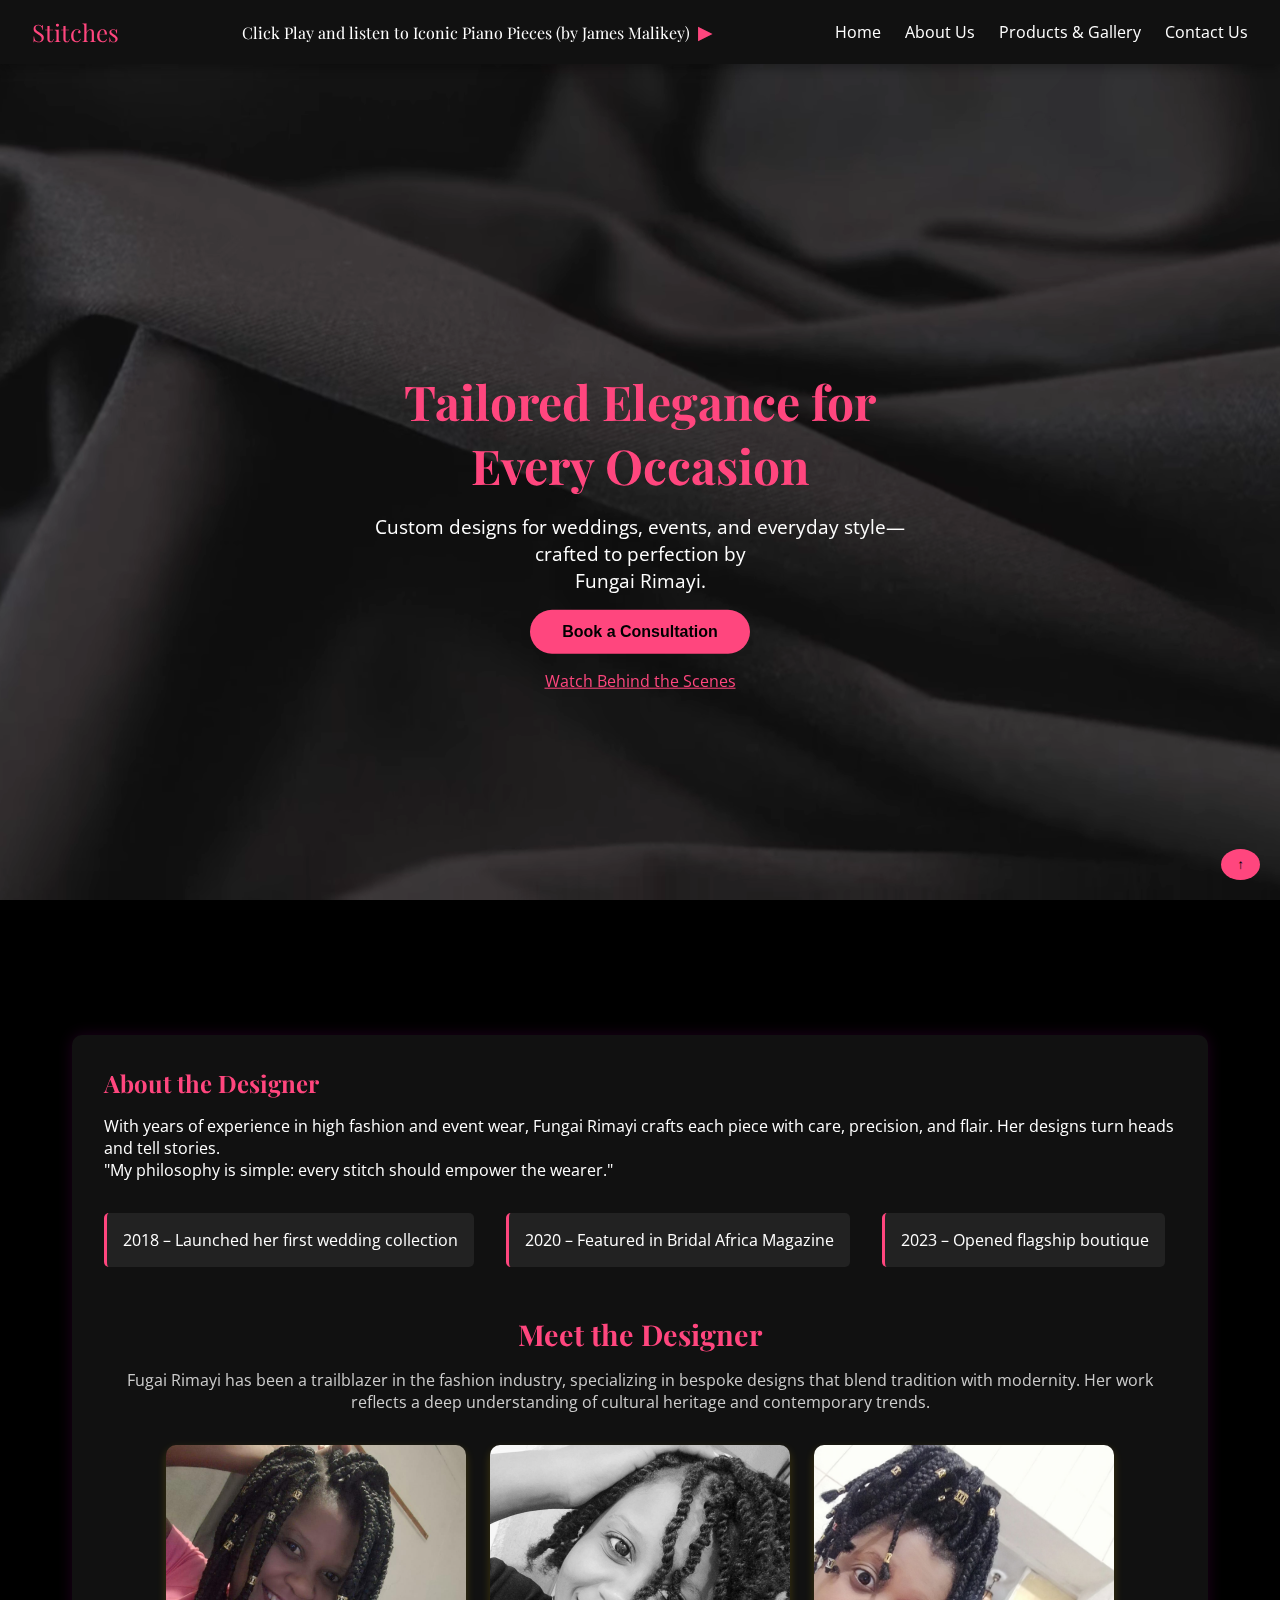
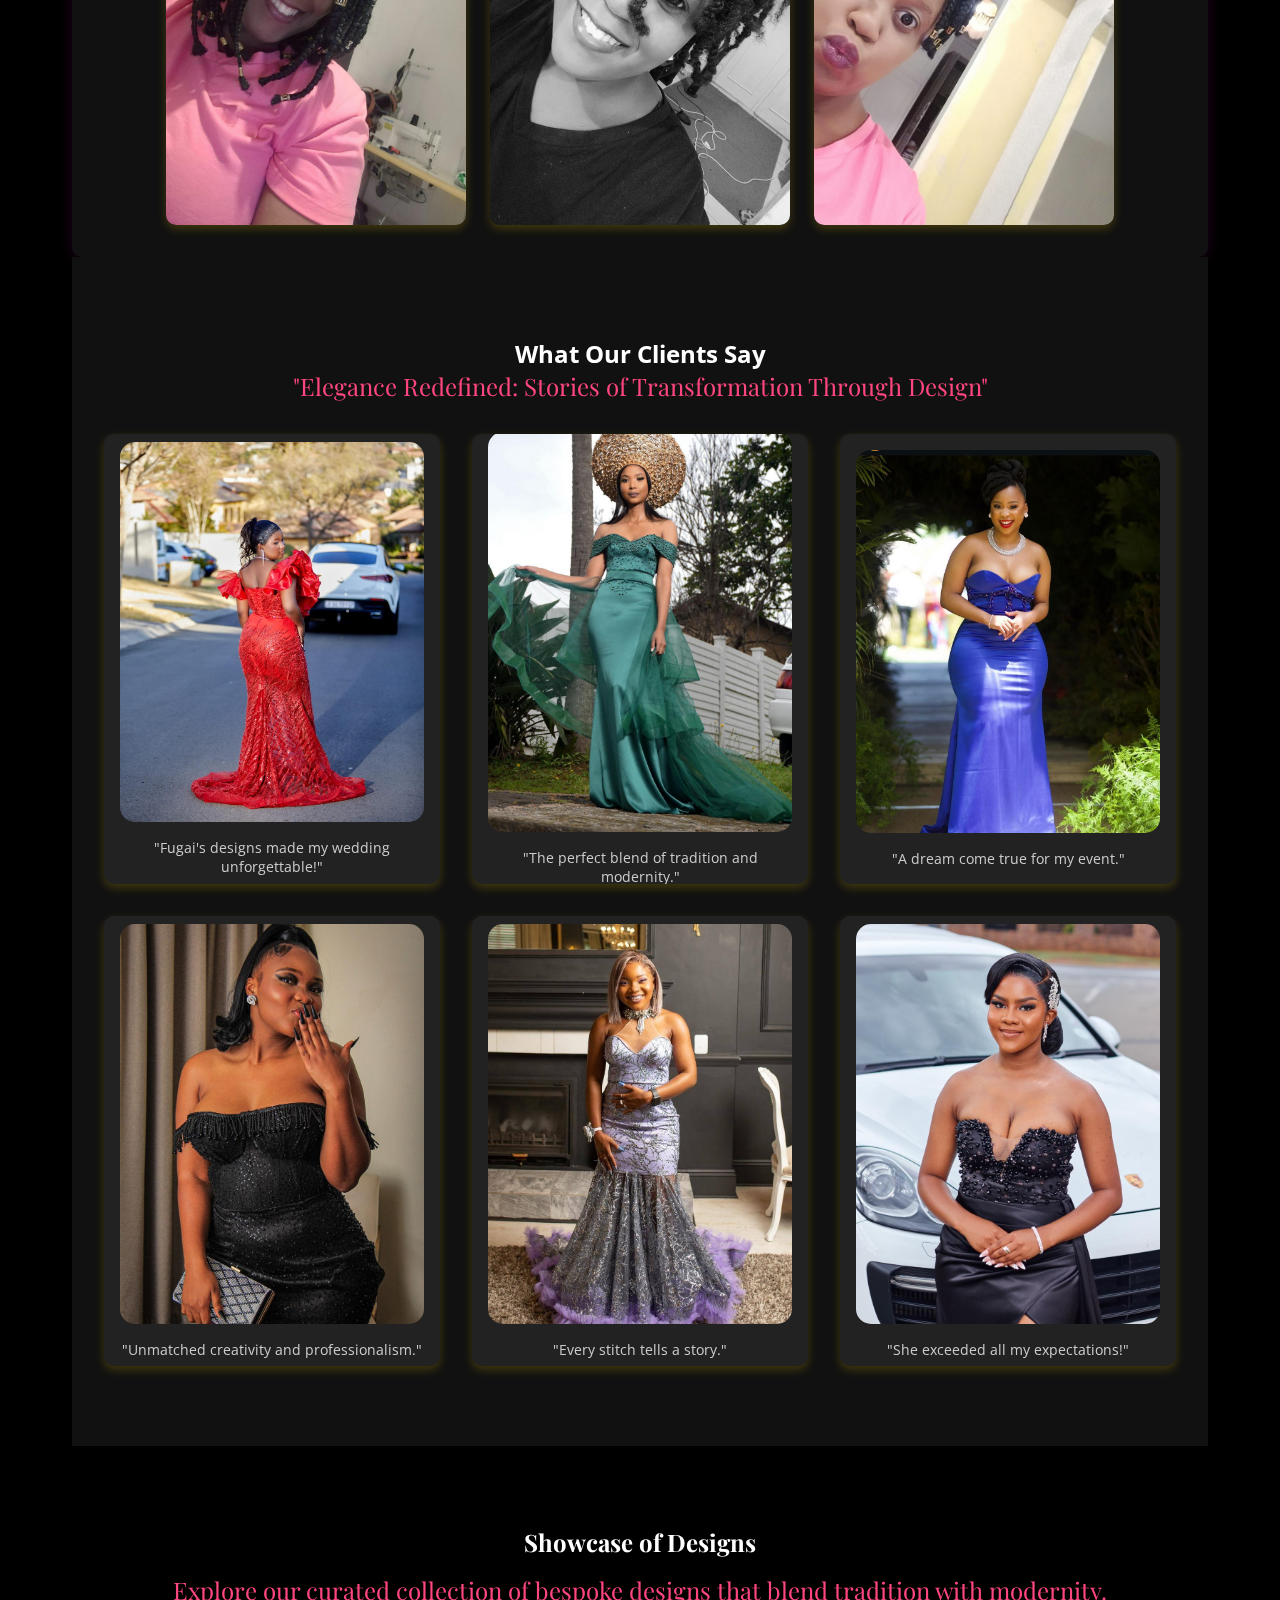
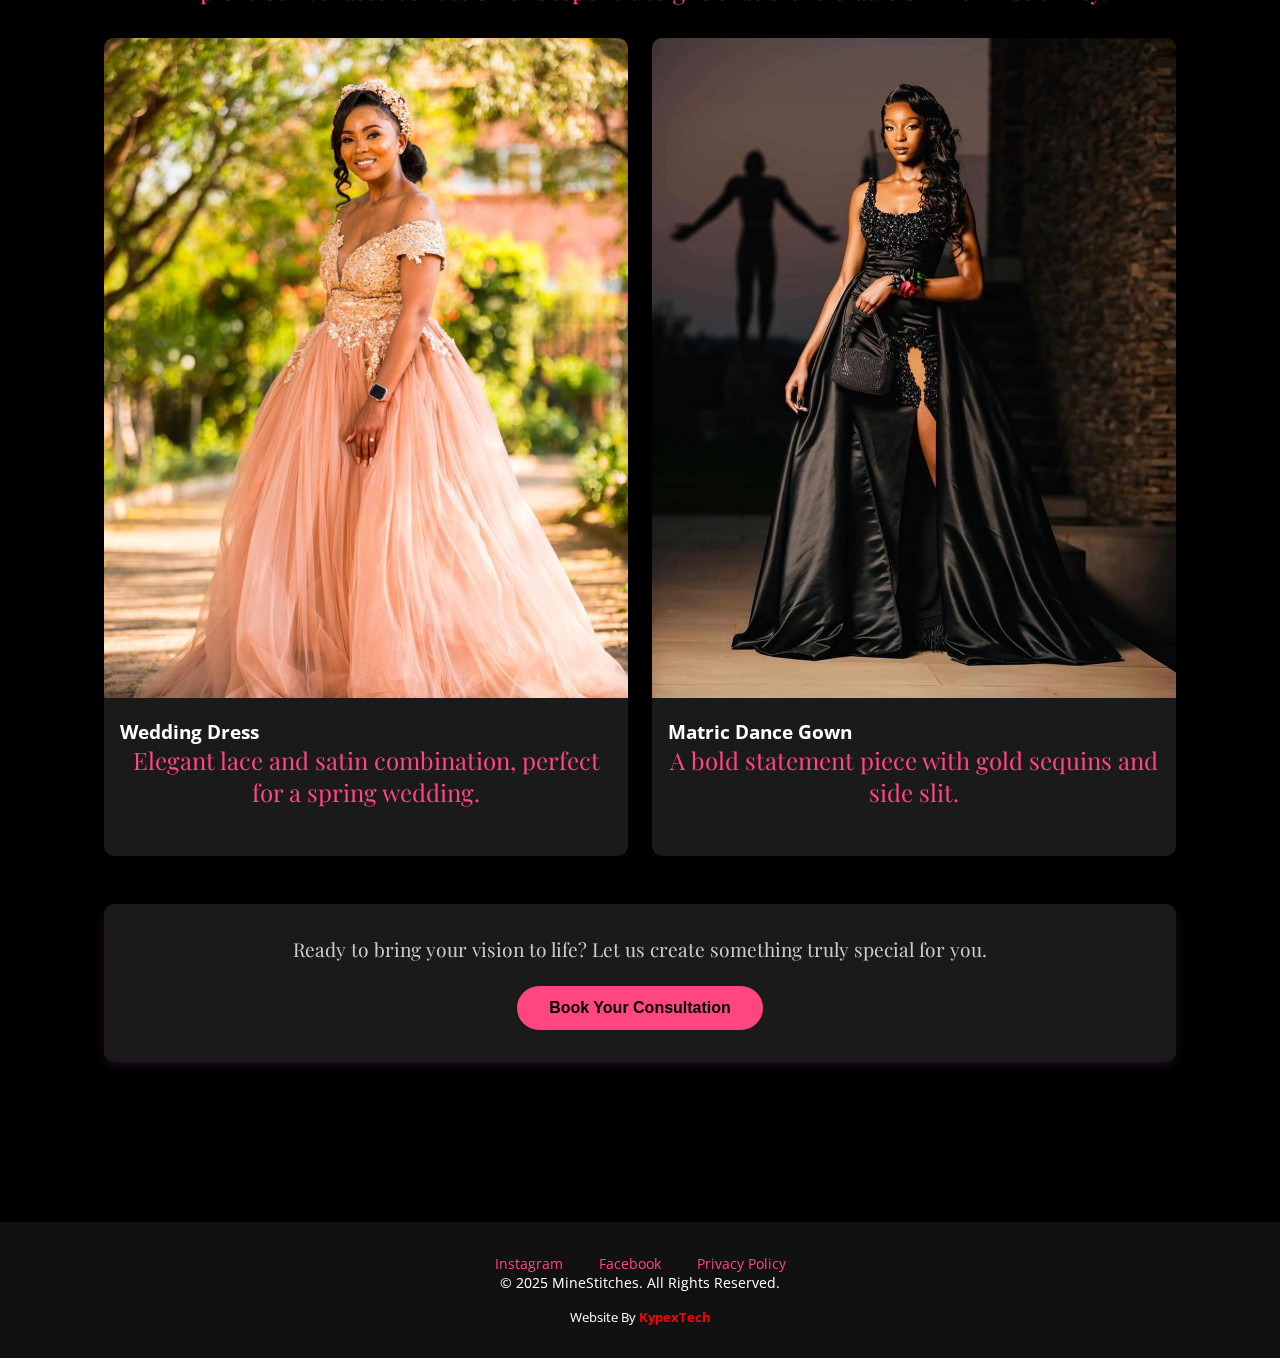
==== index.html @ 4c33344e "sddfsf" ====
<!DOCTYPE html>
<html lang="en">
  
<head>
  <meta charset="UTF-8" />
  <meta name="viewport" content="width=device-width, initial-scale=1.0" />
  <title>MineStitches - Tailored Elegance</title>
  <link href="https://fonts.googleapis.com/css2?family=Playfair+Display:wght@500;700&family=Open+Sans&display=swap" rel="stylesheet" />
  <link rel="stylesheet" href="css/style.css" /> <!-- Shared styles -->
  <link rel="stylesheet" href="css/contact-style.css" /> <!-- Contact Us-specific styles -->
</head>
<body>
  <!-- Floating Navigation Bar -->
  <nav class="navbar">
    <div class="logo">
      <a href="index.html">Stitches</a>
    </div>

       <!-- Music Player (Visible only on Desktop/Tablet) -->
    <div class="music-player" id="musicPlayer">
      <div class="track-title">Click Play and listen to Iconic Piano Pieces (by James Malikey)</div>
      <button class="play-button" id="playButton">▶</button>
    </div>

    <ul class="nav-links">
      <li><a href="#" onclick="showSection('home')">Home</a></li>
      <li><a href="#" onclick="showSection('about-us')">About Us</a></li>
      <li><a href="#" onclick="showSection('products-gallery')">Products & Gallery</a></li>
      <li><a href="#" onclick="showSection('contact')">Contact Us</a></li>
    </ul>
    <div class="hamburger">
      <span class="bar"></span>
      <span class="bar"></span>
      <span class="bar"></span>
    </div>
  </nav>

  <!-- Home Section -->
<section id="home" class="page-section">
  <header>
    <video autoplay muted loop playsinline class="background-video">
      <source src="assets/videos/MotionBlack.webm" type="video/webm">
      Your browser does not support the video tag.
    </video>
    <div class="hero-content">
      <h1>Tailored Elegance for Every Occasion</h1>
      <p>Custom designs for weddings, events, and everyday style—crafted to perfection by <br> Fungai Rimayi.</p>
      <button class="cta-btn" onclick="showSection('contact')">Book a Consultation</button>
      <a class="watch-btn" href="#">Watch Behind the Scenes</a>
    </div>
  </header>

  <section class="about-designer">
    <h2>About the Designer</h2>
    <p>With years of experience in high fashion and event wear, Fungai Rimayi crafts each piece with care, precision, and flair. Her designs turn heads and tell stories.</p>
    <blockquote>"My philosophy is simple: every stitch should empower the wearer."</blockquote>
    <div class="timeline">
      <div class="timeline-card">2018 – Launched her first wedding collection</div>
      <div class="timeline-card">2020 – Featured in Bridal Africa Magazine</div>
      <div class="timeline-card">2023 – Opened flagship boutique</div>
    </div>
  
    <!-- New Section for Designer Images and Background -->
    <div class="designer-gallery">
      <h3>Meet the Designer</h3>
      <p>Fugai Rimayi has been a trailblazer in the fashion industry, specializing in bespoke designs that blend tradition with modernity. Her work reflects a deep understanding of cultural heritage and contemporary trends.</p>
      <div class="gallery-images">
        <img src="assets/images/designer1.jpeg" alt="Designer at Work">
        <img src="assets/images/designer2.jpeg" alt="Designer Sketching">
        <img src="assets/images/designer3.jpeg" alt="Designer at Fashion Show">
      </div>
    </div>
  </section>

    <!-- Testimonial Section -->
  <section class="testimonials">
    <h2>What Our Clients Say</h2>
    <p class="epic-statement">"Elegance Redefined: Stories of Transformation Through Design"</p>

    <div class="testimonial-grid">
      <!-- Card 1 -->
      <div class="flip-card">
        <div class="flip-card-inner">
          <div class="flip-card-front">
            <img src="assets/images/testimonial1.jpeg" alt="Testimonial 1">
            <p>"Fugai's designs made my wedding unforgettable!"</p>
          </div>
          <div class="flip-card-back">
            <p>Fugai created a breathtaking gown that perfectly captured the essence of my wedding day. Her attention to detail is unmatched.</p>
          </div>
        </div>
      </div>

      <!-- Card 2 -->
      <div class="flip-card">
        <div class="flip-card-inner">
          <div class="flip-card-front">
            <img src="assets/images/testimonial2.jpeg" alt="Testimonial 2">
            <p>"The perfect blend of tradition and modernity."</p>
          </div>
          <div class="flip-card-back">
            <p>I was amazed by how Fugai incorporated my cultural heritage into a contemporary design. Truly remarkable!</p>
          </div>
        </div>
      </div>

      <!-- Card 3 -->
      <div class="flip-card">
        <div class="flip-card-inner">
          <div class="flip-card-front">
            <img src="assets/images/testimonial3.jpeg" alt="Testimonial 3">
            <p>"A dream come true for my event."</p>
          </div>
          <div class="flip-card-back">
            <p>The custom design Fugai crafted for my gala was stunning. It turned heads and made me feel like royalty.</p>
          </div>
        </div>
      </div>

      <!-- Card 4 -->
      <div class="flip-card">
        <div class="flip-card-inner">
          <div class="flip-card-front">
            <img src="assets/images/testimonial4.jpeg" alt="Testimonial 4">
            <p>"Unmatched creativity and professionalism."</p>
          </div>
          <div class="flip-card-back">
            <p>Fugai’s dedication to her craft shines through in every piece she creates. She truly listens to her clients.</p>
          </div>
        </div>
      </div>

      <!-- Card 5 -->
      <div class="flip-card">
        <div class="flip-card-inner">
          <div class="flip-card-front">
            <img src="assets/images/testimonial5.jpeg" alt="Testimonial 5">
            <p>"Every stitch tells a story."</p>
          </div>
          <div class="flip-card-back">
            <p>Fugai’s designs are more than just clothing; they’re works of art that reflect personal narratives.</p>
          </div>
        </div>
      </div>

      <!-- Card 6 -->
      <div class="flip-card">
        <div class="flip-card-inner">
          <div class="flip-card-front">
            <img src="assets/images/testimonial6.jpeg" alt="Testimonial 6">
            <p>"She exceeded all my expectations!"</p>
          </div>
          <div class="flip-card-back">
            <p>Fugai brought my vision to life in ways I never imagined possible. I’m forever grateful.</p>
          </div>
        </div>
      </div>
    </div>
  </section>

  <section class="showcase">
    <h2>Showcase of Designs</h2>
    <p style="color: #FF467E; font-family: 'Playfair Display', serif; text-align: center; margin-bottom: 2rem;">
      Explore our curated collection of bespoke designs that blend tradition with modernity.
    </p>
  
    <div class="portfolio">
      <div class="card">
        <img src="assets/images/weddingdress.jpeg" alt="Wedding Dress">
        <div class="card-content">
          <h3>Wedding Dress</h3>
          <p>Elegant lace and satin combination, perfect for a spring wedding.</p>
        </div>
      </div>
      <div class="card">
        <img src="assets/images/matrixdance.jpeg" alt="Matric Dance Gown">
        <div class="card-content">
          <h3>Matric Dance Gown</h3>
          <p>A bold statement piece with gold sequins and side slit.</p>
        </div>
      </div>
    </div>
  
    <!-- Call to Action Section -->
    <div class="cta-section">
      <p>Ready to bring your vision to life? Let us create something truly special for you.</p>
      <button class="cta-btn" onclick="showSection('contact')">Book Your Consultation</button>
    </div>
  </section>
</section>
      <!-- Contact Us Section -->
      <section id="contact" class="page-section" style="display: none;">
      <video autoplay muted loop playsinline class="background-video">
        <source src="assets/videos/MotionBlack.webm" type="video/webm">
        Your browser does not support the video tag.
      </video>

      <div class="form-container">
        <h2>Contact Us</h2>
        <p style="color: #FF467E; font-family: 'Playfair Display', serif; text-align: center; margin-bottom: 2rem;">
          Book a consultation with us today to discuss your bespoke design needs.
        </p>

        <form id="consultation-form" class="contact-form">
          <div class="form-group">
            <label for="name">Full Name</label>
            <input type="text" id="name" name="name" placeholder="Your full name" required />
          </div>

          <div class="form-group">
            <label for="email">Email Address</label>
            <input type="email" id="email" name="email" placeholder="Your email address" required />
          </div>

          <div class="form-group">
            <label for="phone">Phone Number</label>
            <input type="tel" id="phone" name="phone" placeholder="Your phone number" required />
          </div>

          <div class="form-group">
            <label for="date-time">Preferred Date/Time</label>
            <input type="datetime-local" id="date-time" name="date-time" required />
          </div>

          <div class="form-group">
            <label for="message">Message</label>
            <textarea id="message" name="message" rows="4" placeholder="Tell us about your needs..." required></textarea>
          </div>

          <button type="submit" class="cta-btn">Book Consultation</button>
        </form>
      </div>
    </section>

  <footer>
    <div class="footer-links">
      <a href="#">Instagram</a>
      <a href="#">Facebook</a>
      <a href="#">Privacy Policy</a>
    </div>
    <p>&copy; 2025 MineStitches. All Rights Reserved.</p>
  
    <!-- Credit Section -->
    <p class="credit">
      Website By 
      <a href="https://www.KypexTech.co.za" target="_blank" class="credit-link">KypexTech</a>
    </p>
  </footer>

  <button class="scroll-top">↑</button>

  <script src="js/script.js"></script>
</body>
</html>
---- css/style.css ----
* {
  margin: 0;
  padding: 0;
  box-sizing: border-box;
}
body {
  font-family: 'Open Sans', sans-serif;
  color: white;
  background-color: black;
}
header {
  position: relative;
  height: 100vh;
  overflow: hidden;
}
header iframe {
  position: absolute;
  top: 0;
  left: 0;
  width: 100%;
  height: 100%;
  z-index: -1;
}
.hero-content {
  position: absolute;
  top: 50%;
  left: 50%;
  transform: translate(-50%, -50%);
  text-align: center;
}
.hero-content h1 {
  font-family: 'Playfair Display', serif;
  font-size: 3rem;
  color: #FF467E;
  animation: fadeInDown 1s ease-out;
}
.hero-content p {
  font-size: 1.2rem;
  margin: 1rem 0;
  animation: fadeInUp 1.5s ease-out;
}
.hero-content .cta-btn {
  background: #FF467E;
  color: black;
  padding: 0.8rem 2rem;
  border: none;
  font-weight: bold;
  font-size: 1rem;
  border-radius: 30px;
  cursor: pointer;
  animation: pulse 2s infinite;
}
.hero-content .watch-btn {
  display: block;
  margin-top: 1rem;
  color: #FF467E;
  text-decoration: underline;
}
@keyframes fadeInDown {
  from { opacity: 0; transform: translateY(-20px); }
  to { opacity: 1; transform: translateY(0); }
}
@keyframes fadeInUp {
  from { opacity: 0; transform: translateY(20px); }
  to { opacity: 1; transform: translateY(0); }
}
@keyframes pulse {
  0%, 100% { transform: scale(1); }
  50% { transform: scale(1.05); }
}
section {
  padding: 5rem 2rem;
  max-width: 1200px;
  margin: auto;
}
.about-designer {
  background-color: #111;
  border-radius: 10px;
  padding: 2rem;
  box-shadow: 0 0 15px rgba(155, 10, 146, 0.2);
  margin-top: 55px;
}
.about-designer h2 {
  color: #FF467E;
  font-family: 'Playfair Display', serif;
  margin-bottom: 1rem;
}
.timeline {
  display: flex;
  overflow-x: auto;
  gap: 2rem;
  margin-top: 2rem;
}
.timeline-card {
  min-width: 200px;
  background: #222;
  border-left: 3px solid #FF467E;
  padding: 1rem;
  border-radius: 5px;
}
/* Showcase Section */
.showcase {
  padding: 5rem 2rem;
}

.showcase h2 {
  color: white;
  font-family: 'Playfair Display', serif;
  text-align: center;
  margin-bottom: 1rem;
}

.showcase p {
  color: #FF467E; /* Match the subheader color */
  font-family: 'Playfair Display', serif;
  text-align: center;
  margin-bottom: 2rem;
  font-size: 1.5rem;
}

.portfolio {
  display: grid;
  grid-template-columns: repeat(auto-fit, minmax(250px, 1fr));
  gap: 1.5rem;
}

.card {
  background-color: #1a1a1a;
  border-radius: 10px;
  overflow: hidden;
  transition: transform 0.3s;
}

.card:hover {
  transform: scale(1.05);
}

.card img {
  width: 100%;
  height: 660px;
  object-fit: cover;
}

.card-content {
  padding: 1rem;
}

footer {
  background: #111;
  color: white;
  text-align: center;
  padding: 2rem 1rem;
  font-size: 0.9rem;
}
.footer-links a {
  color: #FF467E;
  margin: 0 1rem;
  text-decoration: none;
}

/* Footer */
footer {
  background: #111;
  color: white;
  text-align: center;
  padding: 2rem 1rem;
  font-size: 0.9rem;
}

.footer-links a:hover {
  text-decoration: underline;
}

/* Credit Section */
.credit {
  margin-top: 1rem;
  font-size: 0.8rem;
  color: white;
}

.credit-link {
  color: red; /* Red text for the link */
  font-weight: bold;
  text-decoration: none;
}

.credit-link:hover {
  text-decoration: underline; /* Underline on hover */
}

.scroll-top {
  position: fixed;
  bottom: 20px;
  right: 20px;
  background: #FF467E;
  color: black;
  border: none;
  padding: 0.5rem 1rem;
  border-radius: 50%;
  cursor: pointer;
  font-weight: bold;
}
.background-video {
  position: absolute;
  top: 0;
  left: 0;
  width: 100%;
  height: 100%;
  object-fit: cover; /* Ensures the video covers the entire header */
  z-index: -1; /* Places the video behind other content */
}

header {
  position: relative;
  height: 100vh;
  overflow: hidden;
}

.designer-gallery {
  margin-top: 3rem;
  text-align: center;
}

.designer-gallery h3 {
  color: #FF467E;
  font-family: 'Playfair Display', serif;
  font-size: 1.8rem;
  margin-bottom: 1rem;
}

.designer-gallery p {
  font-size: 1rem;
  color: #ccc;
  margin-bottom: 2rem;
}

.gallery-images {
  display: flex;
  justify-content: center;
  gap: 1.5rem;
  flex-wrap: wrap;
}

.gallery-images img {
  width: 300px; /* Adjust as needed */
  height: 380px; /* Adjust as needed */
  object-fit: cover;
  border-radius: 10px;
  box-shadow: 0 4px 10px rgba(255, 215, 0, 0.2);
  transition: transform 0.3s ease-in-out;
}

.gallery-images img:hover {
  transform: scale(1.05);
}

/* Testimonial Section */
.testimonials {
  padding: 5rem 2rem;
  text-align: center;
  background-color: #111;
}

.epic-statement {
  font-size: 1.5rem;
  color: #FF467E;
  font-family: 'Playfair Display', serif;
  margin-bottom: 2rem;
}

.testimonial-grid {
  display: grid;
  grid-template-columns: repeat(3, 1fr); /* 3 columns for desktop */
  grid-template-rows: repeat(2, auto); /* 2 rows */
  gap: 2rem;
  justify-content: center;
}

.flip-card {
  perspective: 1000px;
  width: 100%;
  height: 450px; /* Fixed height for desktop */
}

.flip-card-inner {
  position: relative;
  width: 100%;
  height: 100%;
  transition: transform 0.8s;
  transform-style: preserve-3d;
}

.flip-card:hover .flip-card-inner {
  transform: rotateY(180deg);
}

.flip-card-front,
.flip-card-back {
  position: absolute;
  width: 100%;
  height: 100%;
  backface-visibility: hidden;
  border-radius: 10px;
  overflow: hidden;
  box-shadow: 0 4px 10px rgba(255, 215, 0, 0.2);
  display: flex;
  flex-direction: column;
  align-items: center;
  justify-content: center;
  text-align: center;
  padding: 1rem;
}

.flip-card-front {
  background-color: #222;
  color: white;
}

.flip-card-back {
  background-color: #FF467E;
  color: black;
  transform: rotateY(180deg);
}

.flip-card img {
  width: 100%;
  height: 400px; /* Fixed height for desktop images */
  object-fit: cover;
  margin-bottom: 1rem;
  border-radius: 15px;
}

.flip-card-front p {
  font-size: 0.9rem;
  color: #ccc;
}

.flip-card-back p {
  font-size: 0.9rem;
}

/* Media Query for Tablets */
@media (max-width: 768px) {
  .testimonial-grid {
    grid-template-columns: repeat(2, 1fr); /* 2 columns for tablets */
    grid-template-rows: repeat(3, auto); /* 3 rows */
  }

  .flip-card {
    height: 400px; /* Adjust height for tablets */
  }

  .flip-card img {
    height: 300px; /* Adjust image height for tablets */
  }
}

/* Media Query for Mobile Phones */
@media (max-width: 480px) {
  .testimonial-grid {
    grid-template-columns: 1fr; /* Single column for mobile */
    grid-template-rows: auto; /* Auto rows */
    gap: 1rem; /* Reduce gap for mobile */
  }

  .flip-card {
    width: 100%; /* Ensure cards take full width */
    max-width: 280px; /* Limit maximum width for larger mobile devices */
    margin: 0 auto; /* Center the card horizontally */
    height: 400px; /* Allow cards to adjust height based on content */
  }

  .flip-card img {
    width: 100%; /* Ensure images take full width */
    height: 350px; /* Fixed height for mobile images */
    object-fit: cover; /* Ensure images cover the area without distortion */
    margin-bottom: 1rem;
    border-radius: 15px;
  }

  .flip-card-front p,
  .flip-card-back p {
    font-size: 0.8rem; /* Adjust font size for better readability on mobile */
  }
}

/* Call to Action Section */
.cta-section {
  text-align: center;
  margin-top: 3rem;
  padding: 2rem;
  background-color: #1a1a1a;
  border-radius: 10px;
  box-shadow: 0 4px 10px rgba(140, 57, 140, 0.2);
}

.cta-section p {
  font-size: 1.2rem;
  color: #ccc;
  margin-bottom: 1.5rem;
}

.cta-btn {
  background: #FF467E;
  color: black;
  padding: 0.8rem 2rem;
  border: none;
  font-weight: bold;
  font-size: 1rem;
  border-radius: 30px;
  cursor: pointer;
  transition: transform 0.3s ease-in-out;
}

.cta-btn:hover {
  transform: scale(1.05);
}

/* Navigation Bar */
.navbar {
  position: fixed;
  top: 0;
  width: 100%;
  background-color: #111;
  color: white;
  display: flex;
  justify-content: space-between;
  align-items: center;
  padding: 1rem 2rem;
  z-index: 1000;
  box-shadow: 0 4px 10px rgba(0, 0, 0, 0.3);
}

.navbar .logo a {
  font-family: 'Playfair Display', serif;
  font-size: 1.5rem;
  color: #FF467E;
  text-decoration: none;
}

.navbar .nav-links {
  list-style: none;
  display: flex;
  gap: 1.5rem;
}

.navbar .nav-links li a {
  color: white;
  text-decoration: none;
  font-family: 'Open Sans', sans-serif;
  font-size: 1rem;
  transition: color 0.3s ease-in-out;
}

.navbar .nav-links li a:hover {
  color: #FF467E;
}

/* Hamburger Menu (Mobile) */
.hamburger {
  display: none;
  flex-direction: column;
  gap: 3px;
  cursor: pointer;
}

.hamburger .bar {
  width: 25px;
  height: 3px;
  background-color: white;
  transition: transform 0.3s ease-in-out;
}

/* Mobile Responsive Styles */
@media (max-width: 768px) {
  .navbar .nav-links {
    position: absolute;
    top: 60px; /* Below the navbar */
    right: 0;
    width: 250px;
    height: calc(100vh - 60px);
    background-color: #111;
    flex-direction: column;
    align-items: center;
    justify-content: flex-start;
    gap: 2rem;
    padding-top: 2rem;
    transform: translateX(100%);
    transition: transform 0.3s ease-in-out;
    z-index: 999;
  }

  .navbar .nav-links.active {
    transform: translateX(0);
  }

  .hamburger {
    display: flex;
  }
}

/* Navbar */
.navbar {
  position: fixed;
  top: 0;
  width: 100%;
  background-color: #111;
  color: white;
  display: flex;
  justify-content: space-between; /* Centers the music player by default */
  align-items: center;
  padding: 1rem 2rem;
  z-index: 1000;
  box-shadow: 0 4px 10px rgba(0, 0, 0, 0.3);
}

.navbar .logo a {
  font-family: 'Playfair Display', serif;
  font-size: 1.5rem;
  color: #FF467E;
  text-decoration: none;
}

.navbar .nav-links {
  list-style: none;
  display: flex;
  gap: 1.5rem;
}

.navbar .nav-links li a {
  color: white;
  text-decoration: none;
  font-family: 'Open Sans', sans-serif;
  font-size: 1rem;
  transition: color 0.3s ease-in-out;
}

.navbar .nav-links li a:hover {
  color: #FF467E;
}

/* Music Player */
.music-player {
  display: flex;
  align-items: center;
  gap: 0.5rem;
  justify-content: center; /* Center the music player content */
}

.music-player .track-title {
  color: white;
  font-family: 'Playfair Display', serif;
  font-size: 1rem;
}

.music-player .play-button {
  background: transparent;
  border: none;
  color: #FF467E;
  font-size: 1.2rem;
  cursor: pointer;
  transition: color 0.3s ease-in-out;
}

.music-player .play-button:hover {
  color: #FF467E;
}

/* Hide Music Player on Mobile Devices */
@media (max-width: 768px) {
  .music-player {
    display: none;
  }
}
---- css/contact-style.css ----
/* Contact Section */
.contact-section {
  position: relative;
  height: 100vh; /* Ensure the section takes up the full viewport height */
  overflow: hidden; /* Prevents content from spilling outside the section */
}

/* Video Background */
.background-video {
  position: fixed; /* Fixes the video to the viewport */
  top: 0;
  left: 0;
  width: 100%;
  height: 100%; /* Ensures the video fills the entire viewport */
  object-fit: cover; /* Ensures the video covers the entire area without distortion */
  z-index: -1; /* Places the video behind other content */
}

/* Form Container */
.form-container {
  position: relative;
  z-index: 1; /* Ensures the form is above the video */
  max-width: 600px;
  margin: auto;
  background-color: rgba(0, 0, 0, 0.8); /* Semi-transparent black overlay */
  border-radius: 10px;
  padding: 2rem;
  box-shadow: 0 4px 10px rgba(255, 215, 0, 0.2);
  color: white; /* Ensure text is visible against the dark overlay */
}

/* Heading and Subheading */
.contact-section h2 {
  color: white;
  font-family: 'Playfair Display', serif;
  margin-bottom: 1rem;
}

.contact-section p {
  color: #FF467E;
  font-family: 'Playfair Display', serif;
  margin-bottom: 2rem;
}

/* Contact Form */
.contact-form {
  display: flex;
  flex-direction: column;
  gap: 1rem;
}

.form-group {
  display: flex;
  flex-direction: column;
  gap: 0.5rem;
}

.form-group label {
  color: white;
  font-family: 'Open Sans', sans-serif;
  font-size: 0.9rem;
}

.form-group input,
.form-group textarea {
  width: 100%;
  padding: 0.8rem;
  border: none;
  border-radius: 5px;
  background-color: #222;
  color: white;
  font-family: 'Open Sans', sans-serif;
  font-size: 0.9rem;
}

.form-group input:focus,
.form-group textarea:focus {
  outline: none;
  box-shadow: 0 0 5px rgba(255, 215, 0, 0.5); /* Highlight on focus */
}

/* Call-to-Action Button */
.cta-btn {
  background: #FF467E;
  color: black;
  padding: 0.8rem 2rem;
  border: none;
  font-weight: bold;
  font-size: 1rem;
  border-radius: 30px;
  cursor: pointer;
  transition: transform 0.3s ease-in-out;
}

.cta-btn:hover {
  transform: scale(1.05); /* Slight zoom effect on hover */
}

/* Responsive Design */
@media (max-width: 768px) {
  .form-container {
    padding: 1.5rem;
  }

  .form-group input,
  .form-group textarea {
    font-size: 0.8rem;
  }
}
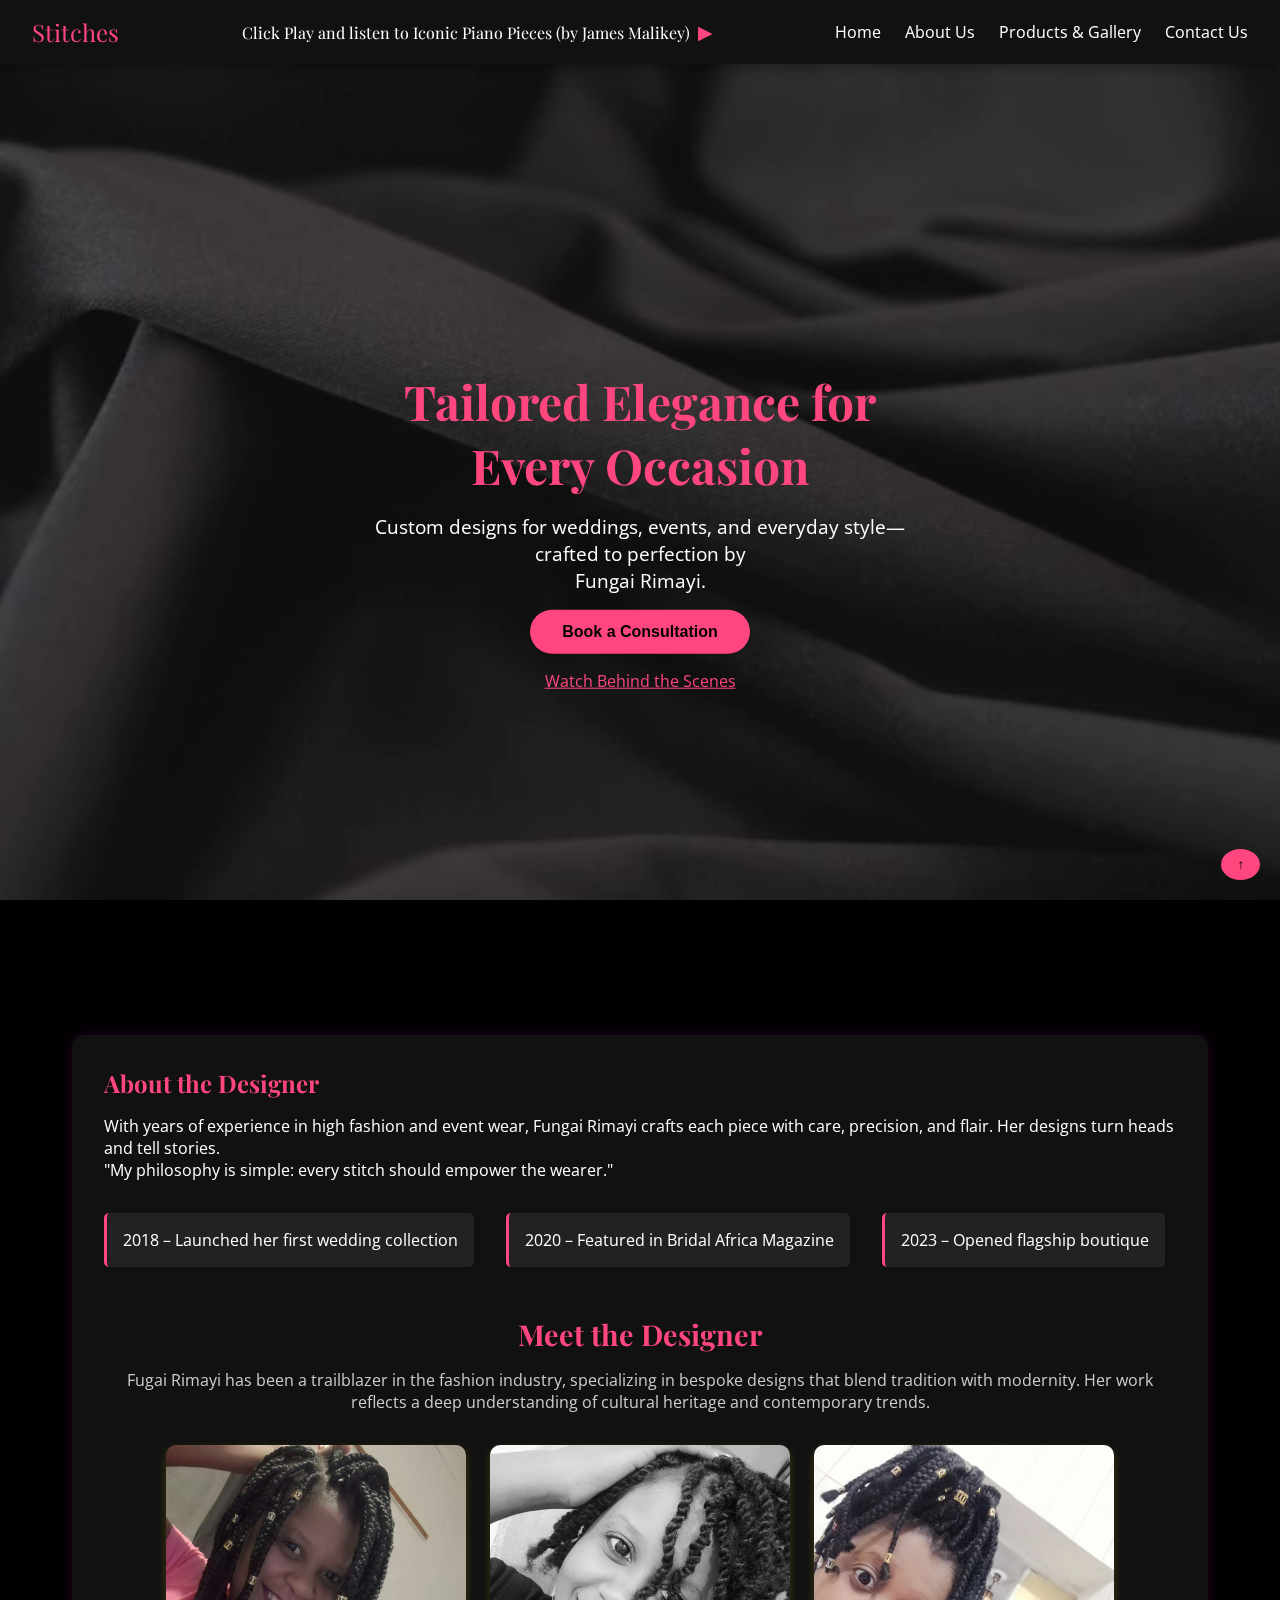
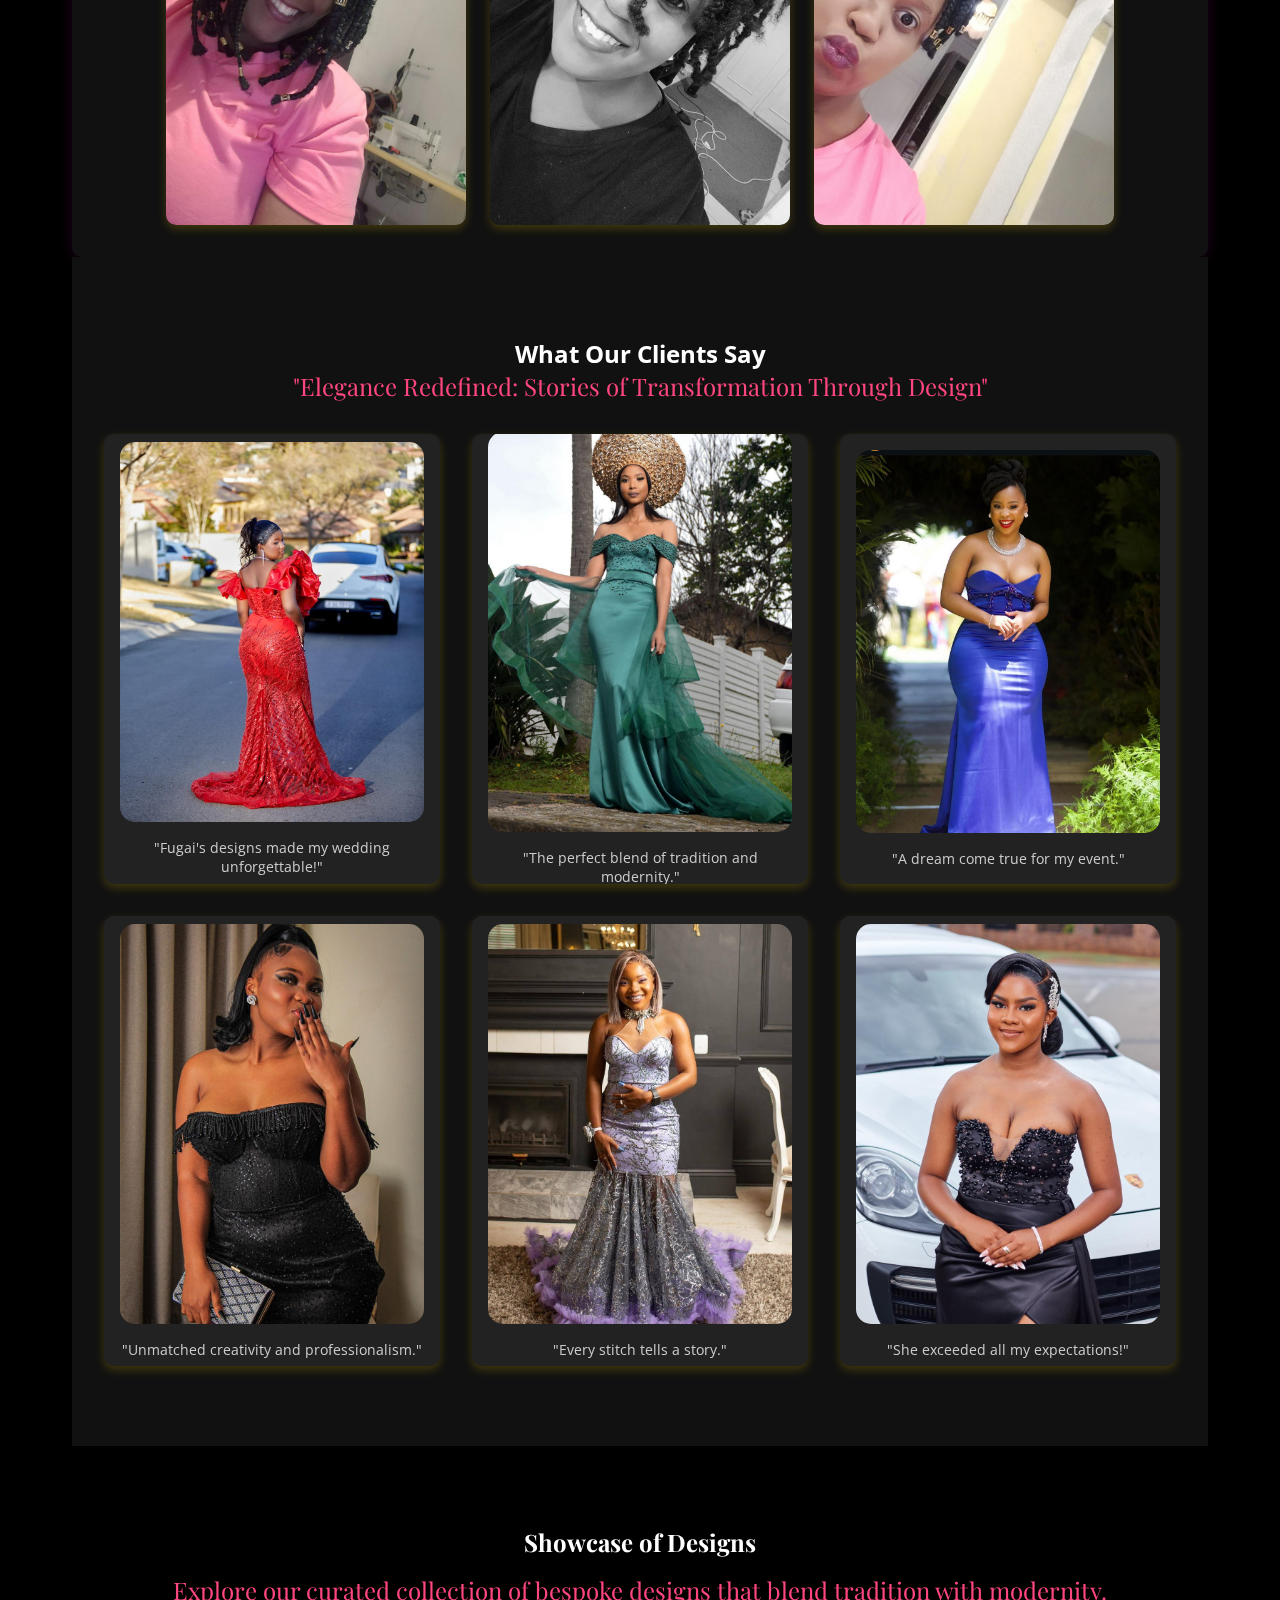
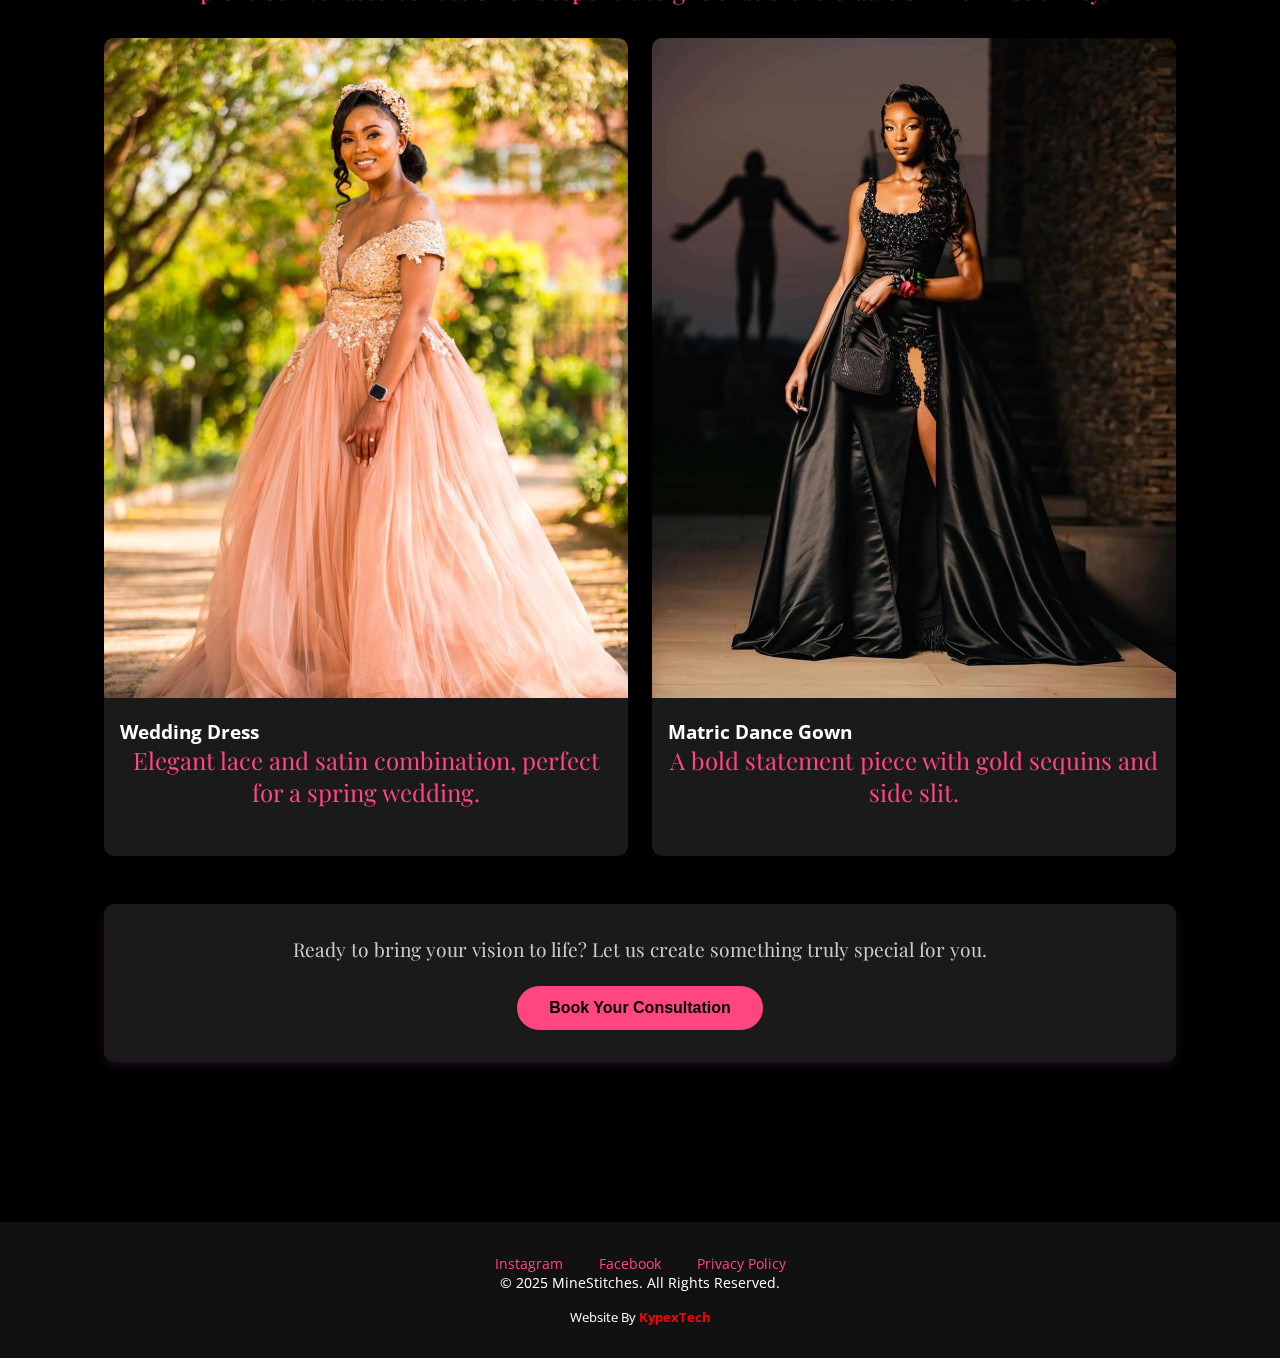
==== commit 3f31581e: "gdgdg" ====
--- a/index.html
+++ b/index.html
@@ -8,6 +8,7 @@
   <link href="https://fonts.googleapis.com/css2?family=Playfair+Display:wght@500;700&family=Open+Sans&display=swap" rel="stylesheet" />
   <link rel="stylesheet" href="css/style.css" /> <!-- Shared styles -->
   <link rel="stylesheet" href="css/contact-style.css" /> <!-- Contact Us-specific styles -->
+  <link rel="stylesheet" href="css/about-style.css" /> <!-- About Us-specific styles -->
 </head>
 <body>
   <!-- Floating Navigation Bar -->
@@ -188,6 +189,60 @@
     </div>
   </section>
 </section>
+
+  <!-- About Us Section -->
+<section id="about-us" class="page-section" style="display: none;">
+  <!-- Hero Section with Background Video -->
+  <header class="hero-section">
+    <video autoplay muted loop playsinline class="background-video">
+      <source src="assets/videos/MotionBlack.webm" type="video/webm">
+      Your browser does not support the video tag.
+    </video>
+    <div class="hero-content">
+      <img src="assets/images/clothsonhanger.jpeg" alt="Clothes on Hanger" class="hero-image">
+      <h1>About MineStitches</h1>
+      <p>Discover the story behind our brand and the passion that drives us.</p>
+  
+      <!-- Audio Player -->
+      <div class="audio-player">
+        <button class="play-audio-btn" id="aboutUsAudioButton">▶</button>
+        <span class="audio-title">Listen to Our Story</span>
+      </div>
+    </div>
+  </header>
+
+  <!-- Main Content -->
+  <div class="about-content">
+    <!-- Business Description -->
+    <div class="business-description">
+      <h2>MineStitches: Crafting Elegance, One Stitch at a Time</h2>
+      <p>
+        At MineStitches, we believe that fashion is more than just clothing—it’s an expression of identity, confidence, and artistry. Founded by [Designer Name], our brand specializes in creating bespoke designs tailored to celebrate individuality. From elegant wedding gowns to statement pieces for everyday wear, every creation is meticulously crafted with precision and passion.
+      </p>
+      <p>
+        With years of experience in high fashion and event wear, [Designer Name] has mastered the art of blending timeless elegance with modern trends. Each piece tells a story—whether it’s the intricate embroidery on a bridal gown or the bold silhouette of a custom suit. Our mission is simple: to empower individuals to feel extraordinary in their own skin through designs that reflect their unique personality.
+      </p>
+    </div>
+
+      <!-- Sentimental Section -->
+      <div class="sentimental-message">
+        <h3>The Magic of Every Stitch</h3>
+        <blockquote>
+          There’s something magical about slipping into a designer outfit—a feeling that transcends fabric and thread. It’s the moment when you catch your reflection in the mirror and see not just yourself, but the best version of who you are.
+        </blockquote>
+        <p>
+          For every woman, it’s about embracing your beauty exactly as you are while celebrating the details that make you unique. Every stitch in our designs whispers encouragement—to stand tall, to shine brightly, to be unapologetically you.
+        </p>
+        <p>
+          And for every man, it’s about stepping into a world where style meets sophistication. A well-tailored suit isn’t just clothing—it’s armor. It’s the assurance that you can conquer any room, command attention, and exude confidence.
+        </p>
+        <p>
+          Every design we create is more than just an outfit. It’s a memory waiting to happen, a story ready to unfold. Because behind every stitch lies a dream—a dream of love, success, joy, and triumph. And it’s our privilege to help you live that dream.
+        </p>
+      </div>
+    </div>
+  </section>
+
       <!-- Contact Us Section -->
       <section id="contact" class="page-section" style="display: none;">
       <video autoplay muted loop playsinline class="background-video">
--- a/css/style.css
+++ b/css/style.css
@@ -571,4 +571,33 @@
   .music-player {
     display: none;
   }
+}
+
+/*About us Audio*/
+.audio-player {
+  display: flex;
+  align-items: center;
+  justify-content: center;
+  gap: 1rem;
+  font-family: 'Playfair Display', serif;
+  font-size: 1.2rem;
+  margin-top: 2rem;
+}
+
+.play-audio-btn {
+  background: transparent;
+  border: none;
+  color: #FF467E;
+  font-size: 2rem;
+  cursor: pointer;
+  transition: transform 0.3s ease-in-out;
+}
+
+.play-audio-btn:hover {
+  transform: scale(1.2);
+}
+
+.audio-title {
+  color: #FF467E;
+  font-weight: bold;
 }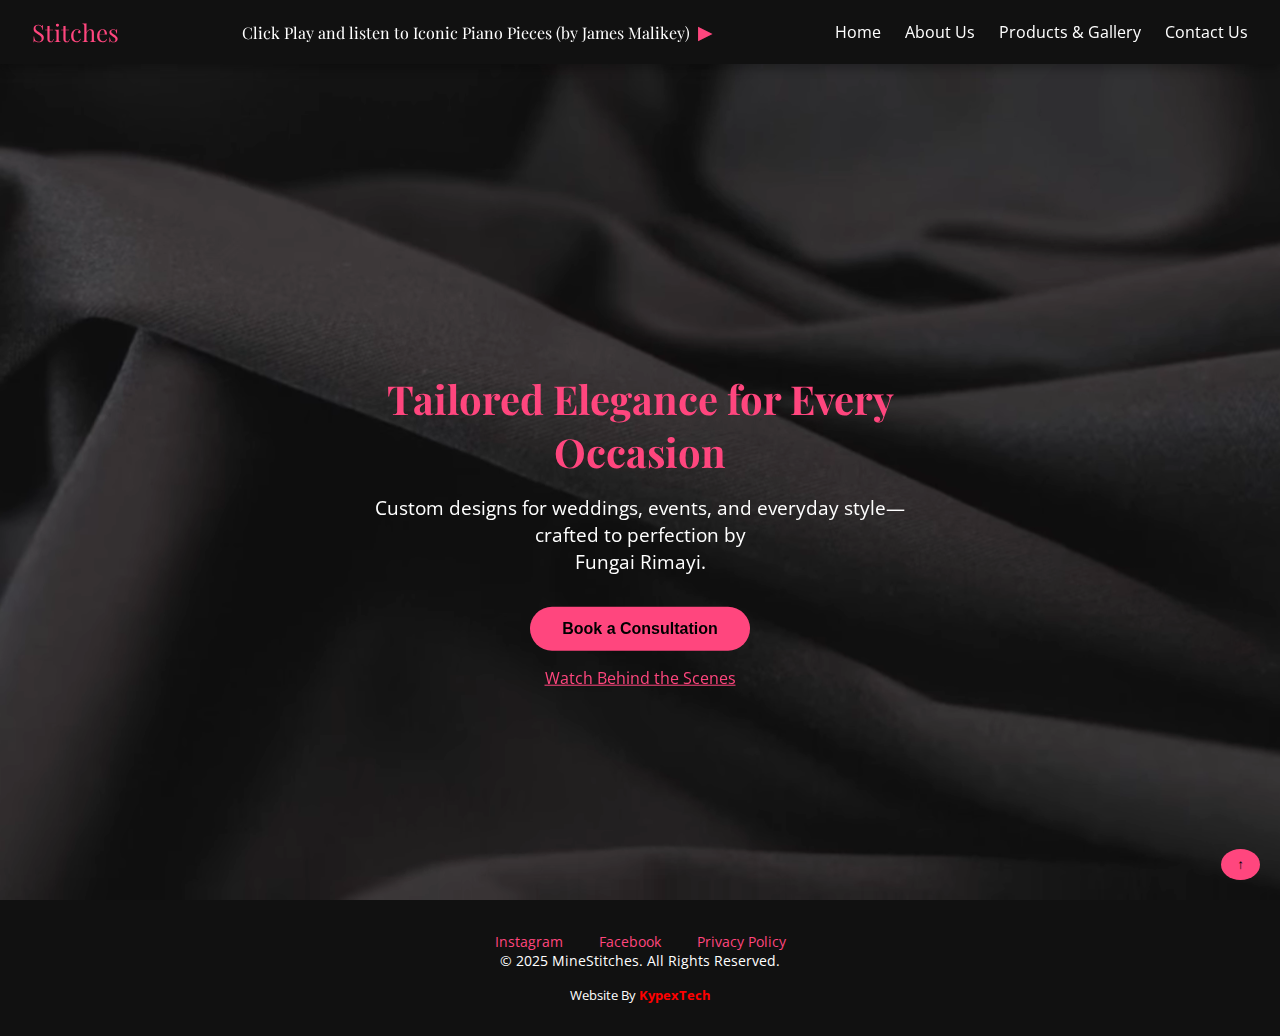
==== commit 0a1f191a: "gfgdfgfd" ====
--- a/index.html
+++ b/index.html
@@ -191,57 +191,57 @@
 </section>
 
   <!-- About Us Section -->
-<section id="about-us" class="page-section" style="display: none;">
-  <!-- Hero Section with Background Video -->
-  <header class="hero-section">
-    <video autoplay muted loop playsinline class="background-video">
-      <source src="assets/videos/MotionBlack.webm" type="video/webm">
-      Your browser does not support the video tag.
-    </video>
-    <div class="hero-content">
-      <img src="assets/images/clothsonhanger.jpeg" alt="Clothes on Hanger" class="hero-image">
-      <h1>About MineStitches</h1>
-      <p>Discover the story behind our brand and the passion that drives us.</p>
-  
-      <!-- Audio Player -->
-      <div class="audio-player">
-        <button class="play-audio-btn" id="aboutUsAudioButton">▶</button>
-        <span class="audio-title">Listen to Our Story</span>
-      </div>
-    </div>
-  </header>
-
-  <!-- Main Content -->
-  <div class="about-content">
-    <!-- Business Description -->
-    <div class="business-description">
-      <h2>MineStitches: Crafting Elegance, One Stitch at a Time</h2>
-      <p>
-        At MineStitches, we believe that fashion is more than just clothing—it’s an expression of identity, confidence, and artistry. Founded by [Designer Name], our brand specializes in creating bespoke designs tailored to celebrate individuality. From elegant wedding gowns to statement pieces for everyday wear, every creation is meticulously crafted with precision and passion.
-      </p>
-      <p>
-        With years of experience in high fashion and event wear, [Designer Name] has mastered the art of blending timeless elegance with modern trends. Each piece tells a story—whether it’s the intricate embroidery on a bridal gown or the bold silhouette of a custom suit. Our mission is simple: to empower individuals to feel extraordinary in their own skin through designs that reflect their unique personality.
-      </p>
-    </div>
-
-      <!-- Sentimental Section -->
-      <div class="sentimental-message">
-        <h3>The Magic of Every Stitch</h3>
-        <blockquote>
-          There’s something magical about slipping into a designer outfit—a feeling that transcends fabric and thread. It’s the moment when you catch your reflection in the mirror and see not just yourself, but the best version of who you are.
-        </blockquote>
-        <p>
-          For every woman, it’s about embracing your beauty exactly as you are while celebrating the details that make you unique. Every stitch in our designs whispers encouragement—to stand tall, to shine brightly, to be unapologetically you.
-        </p>
-        <p>
-          And for every man, it’s about stepping into a world where style meets sophistication. A well-tailored suit isn’t just clothing—it’s armor. It’s the assurance that you can conquer any room, command attention, and exude confidence.
-        </p>
-        <p>
-          Every design we create is more than just an outfit. It’s a memory waiting to happen, a story ready to unfold. Because behind every stitch lies a dream—a dream of love, success, joy, and triumph. And it’s our privilege to help you live that dream.
-        </p>
-      </div>
-    </div>
-  </section>
+    <section id="about-us" class="page-section">
+      <!-- Hero Section with Background Video -->
+      <header class="hero-section">
+        <video autoplay muted loop playsinline class="background-video">
+          <source src="assets/videos/MotionBlack.webm" type="video/webm">
+          Your browser does not support the video tag.
+        </video>
+        <div class="hero-content">
+          <img src="assets/images/clothsonhanger.jpeg" alt="Clothes on Hanger" class="hero-image">
+          <h1>About MineStitches</h1>
+          <p>Discover the story behind our brand and the passion that drives us.</p>
+    
+          <!-- Audio Player -->
+          <div class="audio-player">
+            <button class="play-audio-btn" id="aboutUsAudioButton">▶</button>
+            <span class="audio-title">Listen to Our Story</span>
+          </div>
+        </div>
+      </header>
+    
+      <!-- Main Content -->
+      <div class="about-content">
+        <!-- Business Description -->
+        <div class="business-description">
+          <h2>MineStitches: Crafting Elegance, One Stitch at a Time</h2>
+          <p>
+            At MineStitches, we believe that fashion is more than just clothing—it’s an expression of identity, confidence, and artistry. Founded by [Designer Name], our brand specializes in creating bespoke designs tailored to celebrate individuality. From elegant wedding gowns to statement pieces for everyday wear, every creation is meticulously crafted with precision and passion.
+          </p>
+          <p>
+            With years of experience in high fashion and event wear, [Designer Name] has mastered the art of blending timeless elegance with modern trends. Each piece tells a story—whether it’s the intricate embroidery on a bridal gown or the bold silhouette of a custom suit. Our mission is simple: to empower individuals to feel extraordinary in their own skin through designs that reflect their unique personality.
+          </p>
+        </div>
+    
+        <!-- Sentimental Section -->
+        <div class="sentimental-message">
+          <h3>The Magic of Every Stitch</h3>
+          <blockquote>
+            There’s something magical about slipping into a designer outfit—a feeling that transcends fabric and thread. It’s the moment when you catch your reflection in the mirror and see not just yourself, but the best version of who you are.
+          </blockquote>
+          <p>
+            For every woman, it’s about embracing your beauty exactly as you are while celebrating the details that make you unique. Every stitch in our designs whispers encouragement—to stand tall, to shine brightly, to be unapologetically you.
+          </p>
+          <p>
+            And for every man, it’s about stepping into a world where style meets sophistication. A well-tailored suit isn’t just clothing—it’s armor. It’s the assurance that you can conquer any room, command attention, and exude confidence.
+          </p>
+          <p>
+            Every design we create is more than just an outfit. It’s a memory waiting to happen, a story ready to unfold. Because behind every stitch lies a dream—a dream of love, success, joy, and triumph. And it’s our privilege to help you live that dream.
+          </p>
+        </div>
+      </div>
+    </section>
 
       <!-- Contact Us Section -->
       <section id="contact" class="page-section" style="display: none;">
--- a/css/about-style.css
+++ b/css/about-style.css
@@ -0,0 +1,121 @@
+/* General Reset */
+* {
+  margin: 0;
+  padding: 0;
+  box-sizing: border-box;
+}
+
+body {
+  font-family: 'Open Sans', sans-serif;
+  color: white;
+  background-color: black;
+}
+
+/* Page Sections */
+.page-section {
+  position: relative;
+  height: 100vh; /* Full viewport height */
+  overflow: hidden;
+}
+
+/* Hero Section */
+.hero-section {
+  position: relative;
+  height: 100vh; /* Full viewport height */
+  overflow: hidden;
+}
+
+.background-video {
+  position: fixed;
+  top: 0;
+  left: 0;
+  width: 100%;
+  height: 100%;
+  object-fit: cover;
+  z-index: -1; /* Places the video behind other content */
+}
+
+.hero-content {
+  position: absolute;
+  top: 50%;
+  left: 50%;
+  transform: translate(-50%, -50%);
+  text-align: center;
+  z-index: 1;
+}
+
+.hero-image {
+  max-width: 100%;
+  height: auto;
+  border-radius: 10px;
+  margin-bottom: 1rem;
+  box-shadow: 0 4px 10px rgba(255, 215, 0, 0.2);
+}
+
+.hero-content h1 {
+  font-family: 'Playfair Display', serif;
+  font-size: 2.5rem;
+  margin-bottom: 0.5rem;
+}
+
+.hero-content p {
+  font-family: 'Open Sans', sans-serif;
+  font-size: 1.2rem;
+  margin-bottom: 2rem;
+}
+
+/* About Content */
+.about-content {
+  position: relative;
+  z-index: 1;
+  max-width: 800px;
+  margin: auto;
+  padding: 5rem 2rem;
+  background-color: rgba(0, 0, 0, 0.8); /* Semi-transparent overlay */
+  border-radius: 10px;
+  box-shadow: 0 4px 10px rgba(255, 215, 0, 0.2);
+}
+
+.business-description h2,
+.sentimental-message h3 {
+  color: #FF467E;
+  margin-bottom: 1rem;
+}
+
+.business-description p,
+.sentimental-message p {
+  font-family: 'Open Sans', sans-serif;
+  font-size: 1rem;
+  line-height: 1.6;
+  margin-bottom: 1.5rem;
+}
+
+.sentimental-message blockquote {
+  font-family: 'Playfair Display', serif;
+  font-style: italic;
+  color: gold;
+  margin: 2rem auto;
+  padding: 1rem;
+  border-left: 4px solid #FF467E;
+}
+
+/* Responsive Design */
+@media (max-width: 768px) {
+  .hero-content h1 {
+    font-size: 2rem;
+  }
+
+  .hero-content p {
+    font-size: 1rem;
+  }
+
+  .business-description h2,
+  .sentimental-message h3 {
+    font-size: 1.5rem;
+  }
+
+  .business-description p,
+  .sentimental-message p {
+    font-size: 0.9rem;
+  }
+}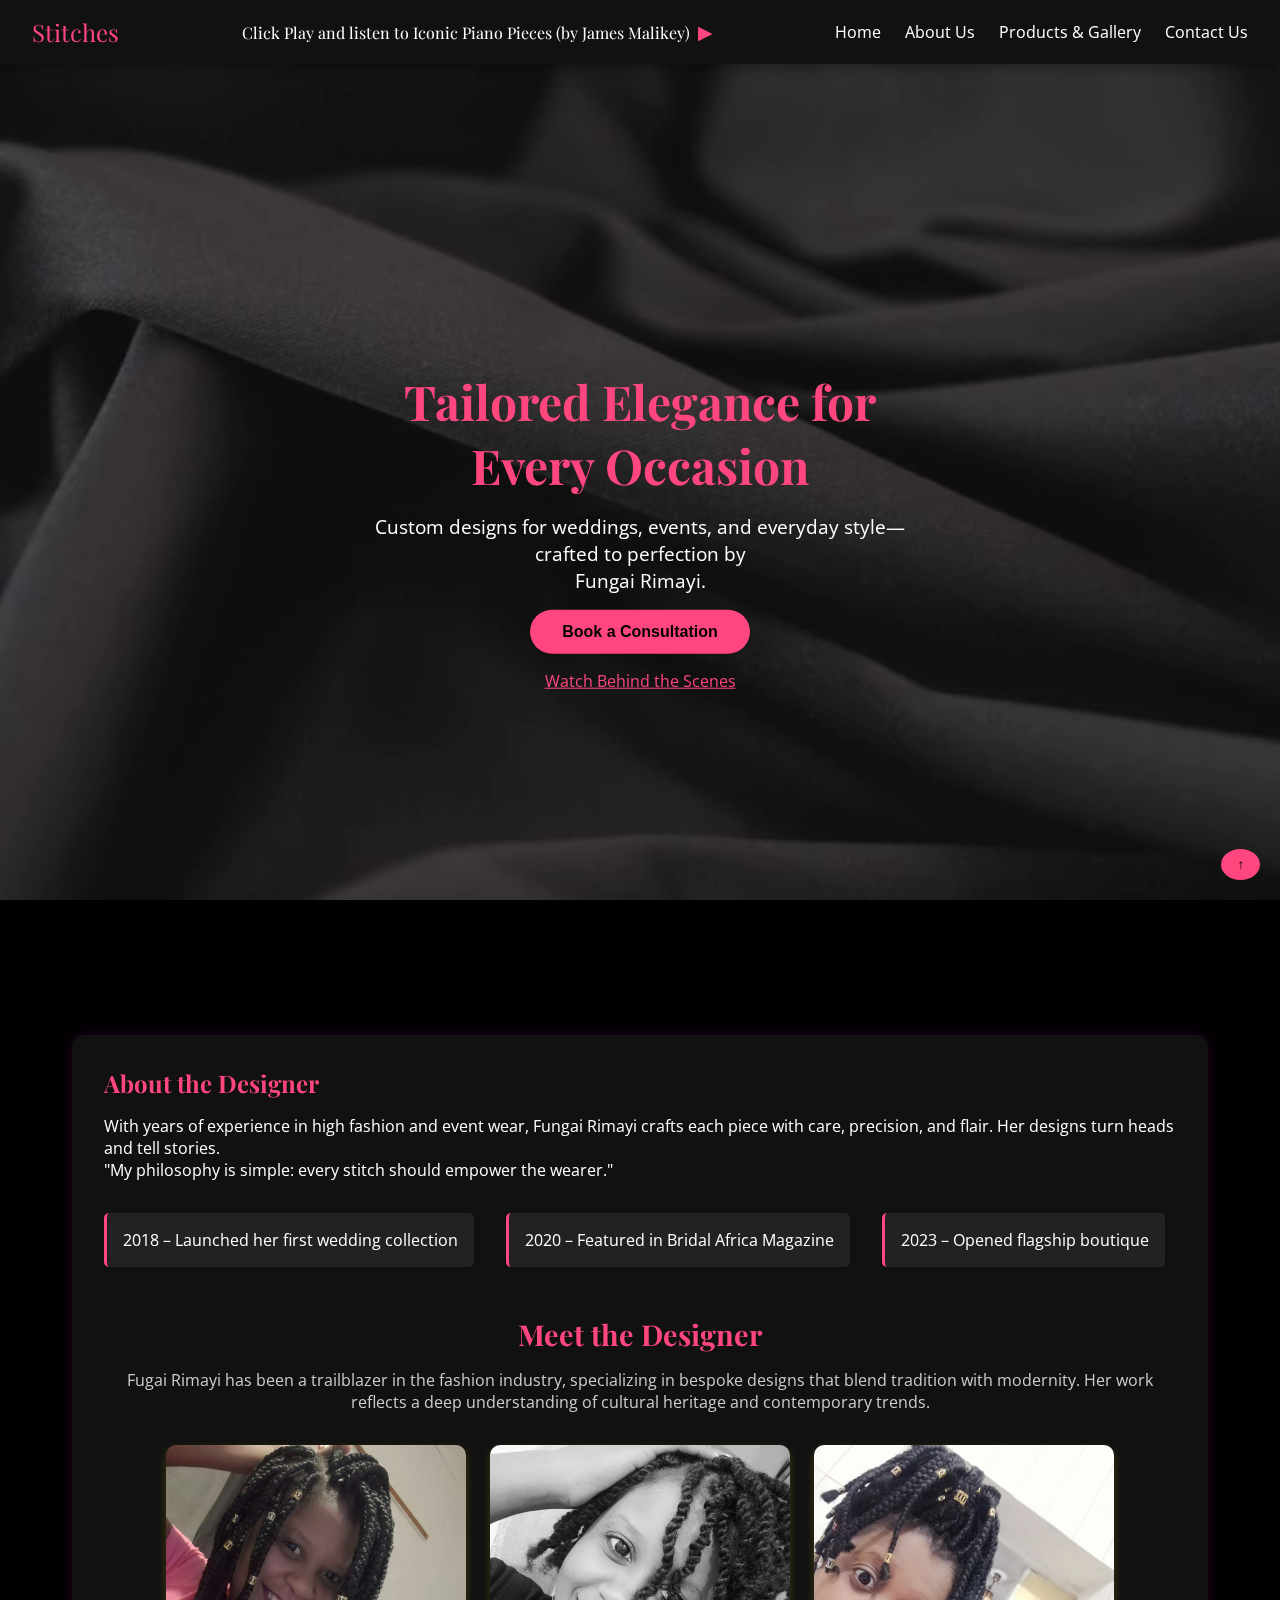
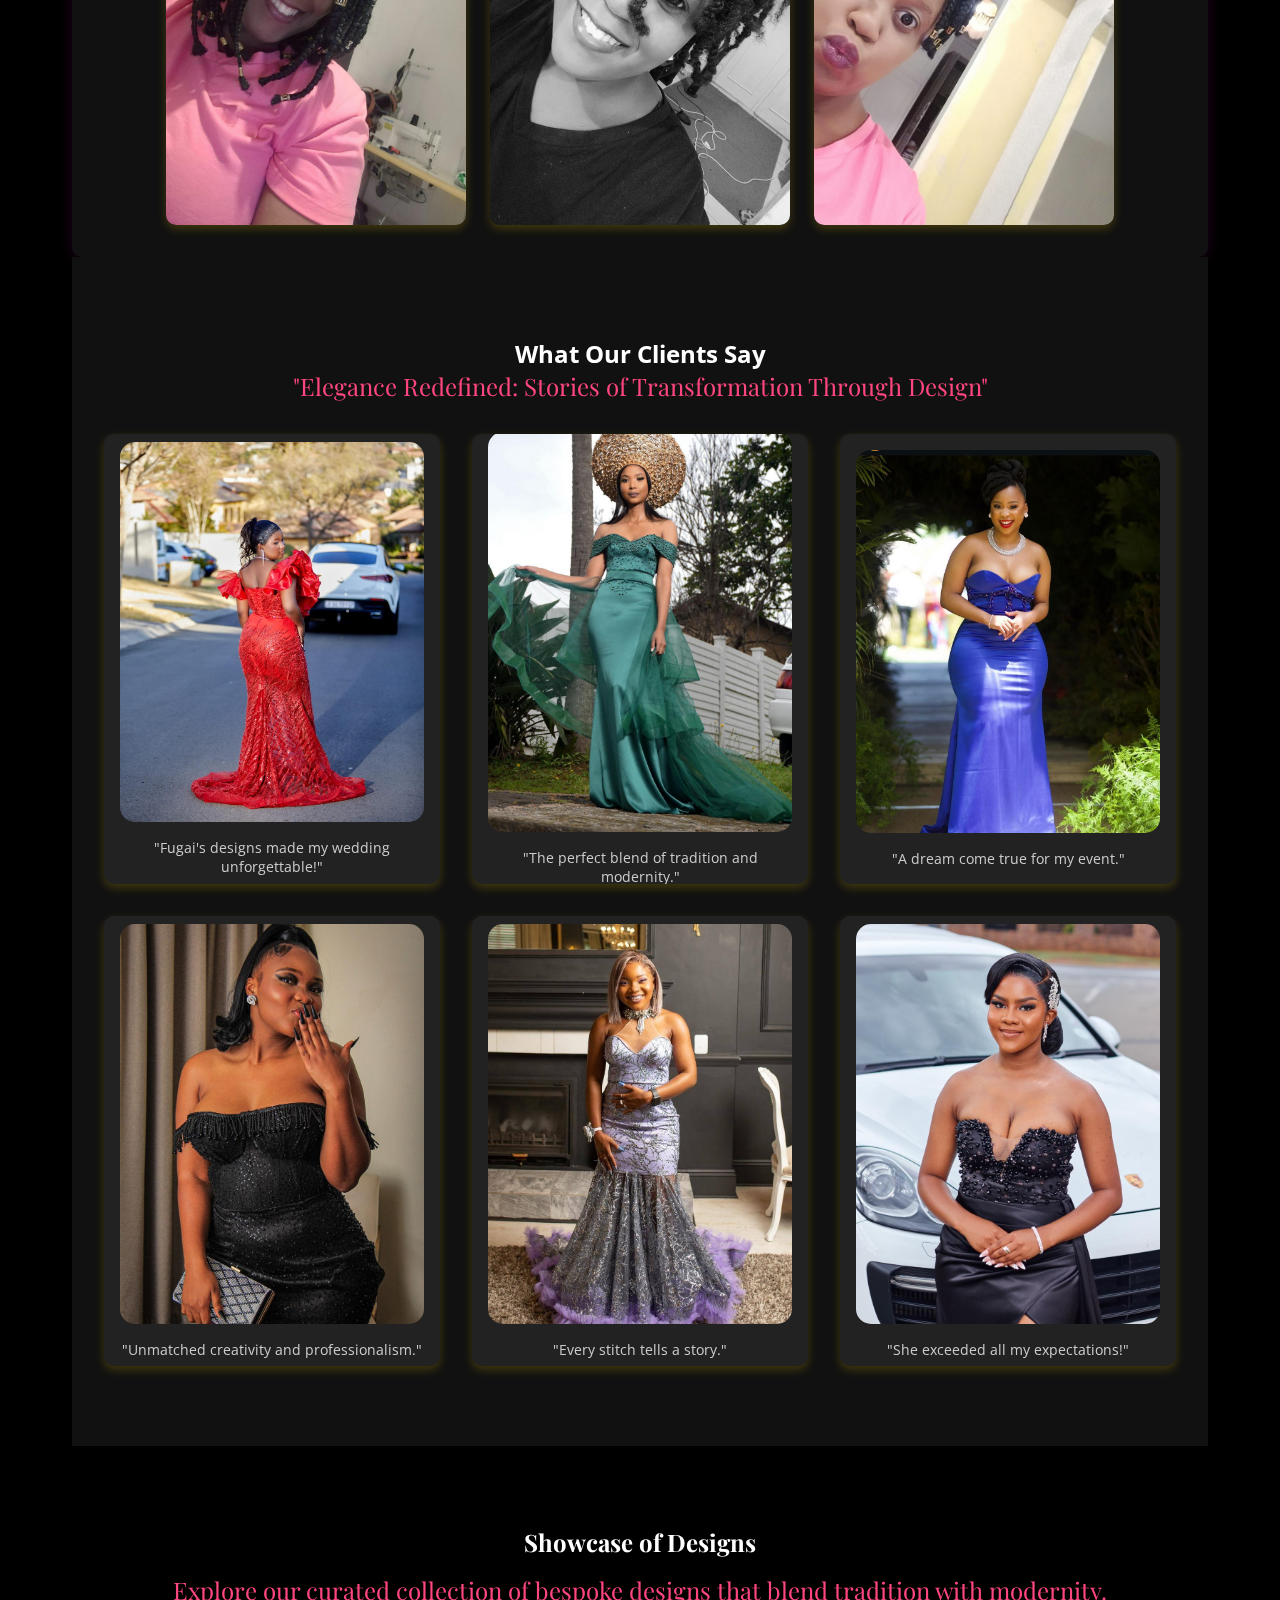
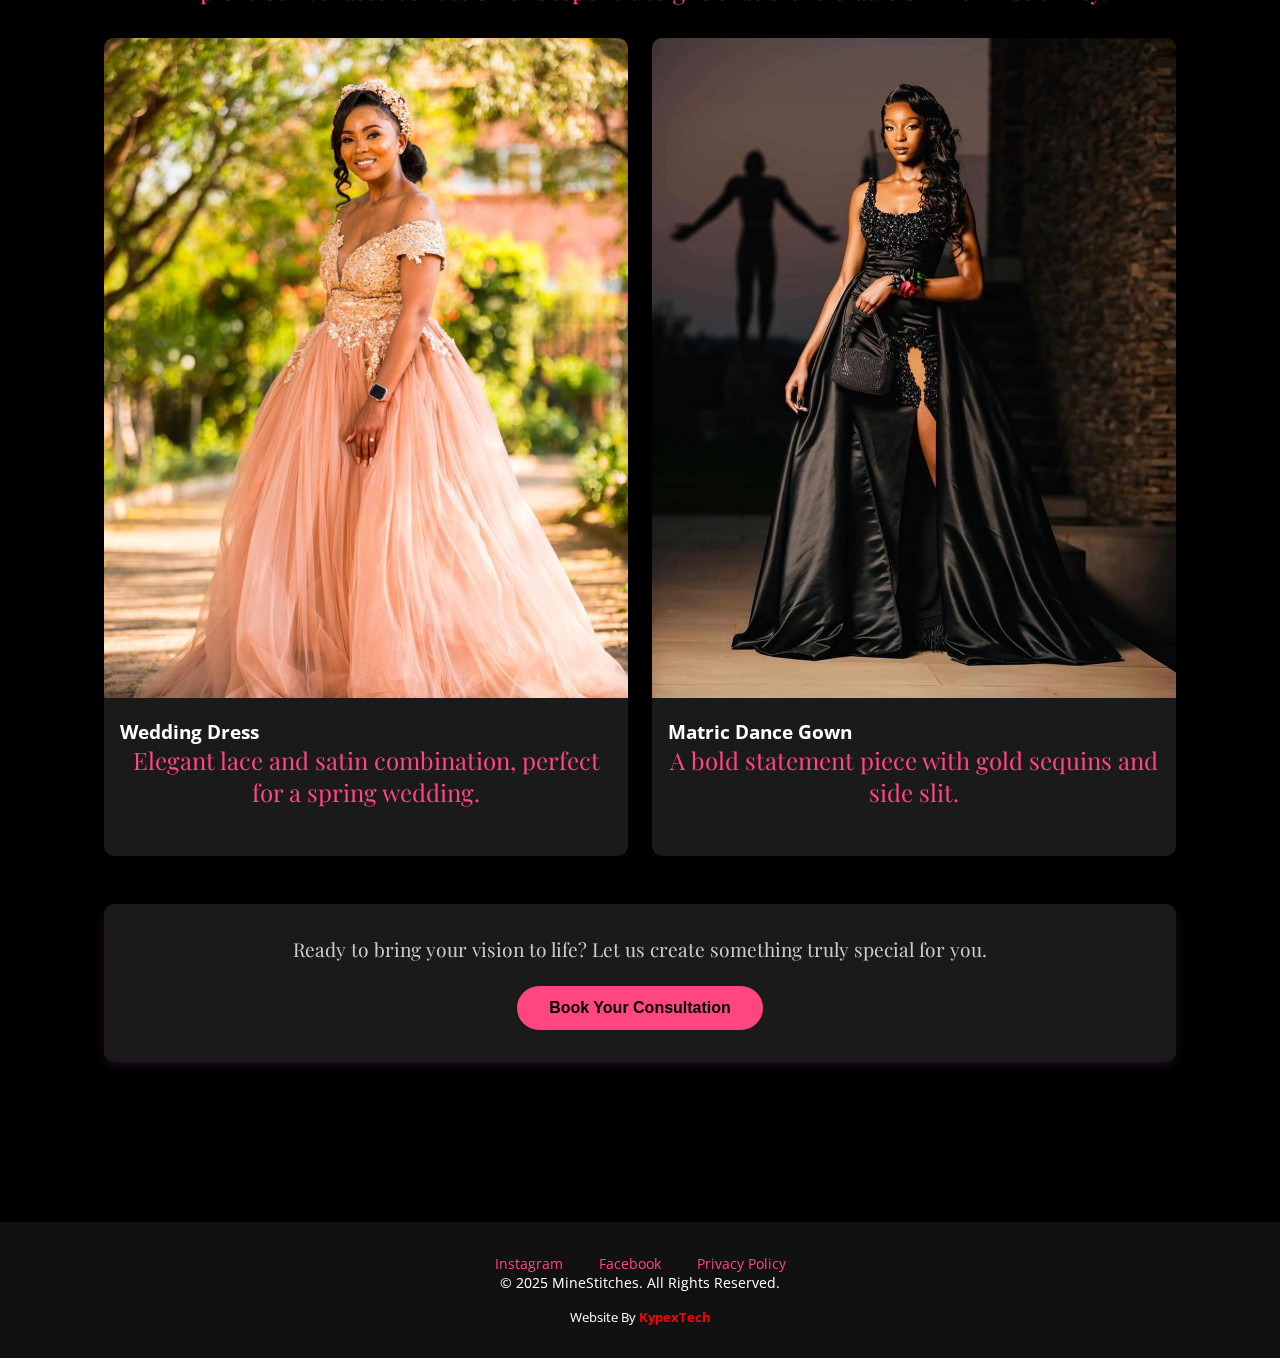
==== commit 64fd0b39: "fsfs" ====
--- a/index.html
+++ b/index.html
@@ -8,7 +8,6 @@
   <link href="https://fonts.googleapis.com/css2?family=Playfair+Display:wght@500;700&family=Open+Sans&display=swap" rel="stylesheet" />
   <link rel="stylesheet" href="css/style.css" /> <!-- Shared styles -->
   <link rel="stylesheet" href="css/contact-style.css" /> <!-- Contact Us-specific styles -->
-  <link rel="stylesheet" href="css/about-style.css" /> <!-- About Us-specific styles -->
 </head>
 <body>
   <!-- Floating Navigation Bar -->
@@ -190,58 +189,7 @@
   </section>
 </section>
 
-  <!-- About Us Section -->
-    <section id="about-us" class="page-section">
-      <!-- Hero Section with Background Video -->
-      <header class="hero-section">
-        <video autoplay muted loop playsinline class="background-video">
-          <source src="assets/videos/MotionBlack.webm" type="video/webm">
-          Your browser does not support the video tag.
-        </video>
-        <div class="hero-content">
-          <img src="assets/images/clothsonhanger.jpeg" alt="Clothes on Hanger" class="hero-image">
-          <h1>About MineStitches</h1>
-          <p>Discover the story behind our brand and the passion that drives us.</p>
-    
-          <!-- Audio Player -->
-          <div class="audio-player">
-            <button class="play-audio-btn" id="aboutUsAudioButton">▶</button>
-            <span class="audio-title">Listen to Our Story</span>
-          </div>
-        </div>
-      </header>
-    
-      <!-- Main Content -->
-      <div class="about-content">
-        <!-- Business Description -->
-        <div class="business-description">
-          <h2>MineStitches: Crafting Elegance, One Stitch at a Time</h2>
-          <p>
-            At MineStitches, we believe that fashion is more than just clothing—it’s an expression of identity, confidence, and artistry. Founded by [Designer Name], our brand specializes in creating bespoke designs tailored to celebrate individuality. From elegant wedding gowns to statement pieces for everyday wear, every creation is meticulously crafted with precision and passion.
-          </p>
-          <p>
-            With years of experience in high fashion and event wear, [Designer Name] has mastered the art of blending timeless elegance with modern trends. Each piece tells a story—whether it’s the intricate embroidery on a bridal gown or the bold silhouette of a custom suit. Our mission is simple: to empower individuals to feel extraordinary in their own skin through designs that reflect their unique personality.
-          </p>
-        </div>
-    
-        <!-- Sentimental Section -->
-        <div class="sentimental-message">
-          <h3>The Magic of Every Stitch</h3>
-          <blockquote>
-            There’s something magical about slipping into a designer outfit—a feeling that transcends fabric and thread. It’s the moment when you catch your reflection in the mirror and see not just yourself, but the best version of who you are.
-          </blockquote>
-          <p>
-            For every woman, it’s about embracing your beauty exactly as you are while celebrating the details that make you unique. Every stitch in our designs whispers encouragement—to stand tall, to shine brightly, to be unapologetically you.
-          </p>
-          <p>
-            And for every man, it’s about stepping into a world where style meets sophistication. A well-tailored suit isn’t just clothing—it’s armor. It’s the assurance that you can conquer any room, command attention, and exude confidence.
-          </p>
-          <p>
-            Every design we create is more than just an outfit. It’s a memory waiting to happen, a story ready to unfold. Because behind every stitch lies a dream—a dream of love, success, joy, and triumph. And it’s our privilege to help you live that dream.
-          </p>
-        </div>
-      </div>
-    </section>
+ 
 
       <!-- Contact Us Section -->
       <section id="contact" class="page-section" style="display: none;">
--- a/css/style.css
+++ b/css/style.css
@@ -572,32 +572,3 @@
     display: none;
   }
 }
-
-/*About us Audio*/
-.audio-player {
-  display: flex;
-  align-items: center;
-  justify-content: center;
-  gap: 1rem;
-  font-family: 'Playfair Display', serif;
-  font-size: 1.2rem;
-  margin-top: 2rem;
-}
-
-.play-audio-btn {
-  background: transparent;
-  border: none;
-  color: #FF467E;
-  font-size: 2rem;
-  cursor: pointer;
-  transition: transform 0.3s ease-in-out;
-}
-
-.play-audio-btn:hover {
-  transform: scale(1.2);
-}
-
-.audio-title {
-  color: #FF467E;
-  font-weight: bold;
-}--- a/css/contact-style.css
+++ b/css/contact-style.css
@@ -76,7 +76,7 @@
 .form-group input:focus,
 .form-group textarea:focus {
   outline: none;
-  box-shadow: 0 0 5px rgba(255, 215, 0, 0.5); /* Highlight on focus */
+  box-shadow: 0 0 5px rgba(203, 7, 148, 0.5); /* Highlight on focus */
 }
 
 /* Call-to-Action Button */
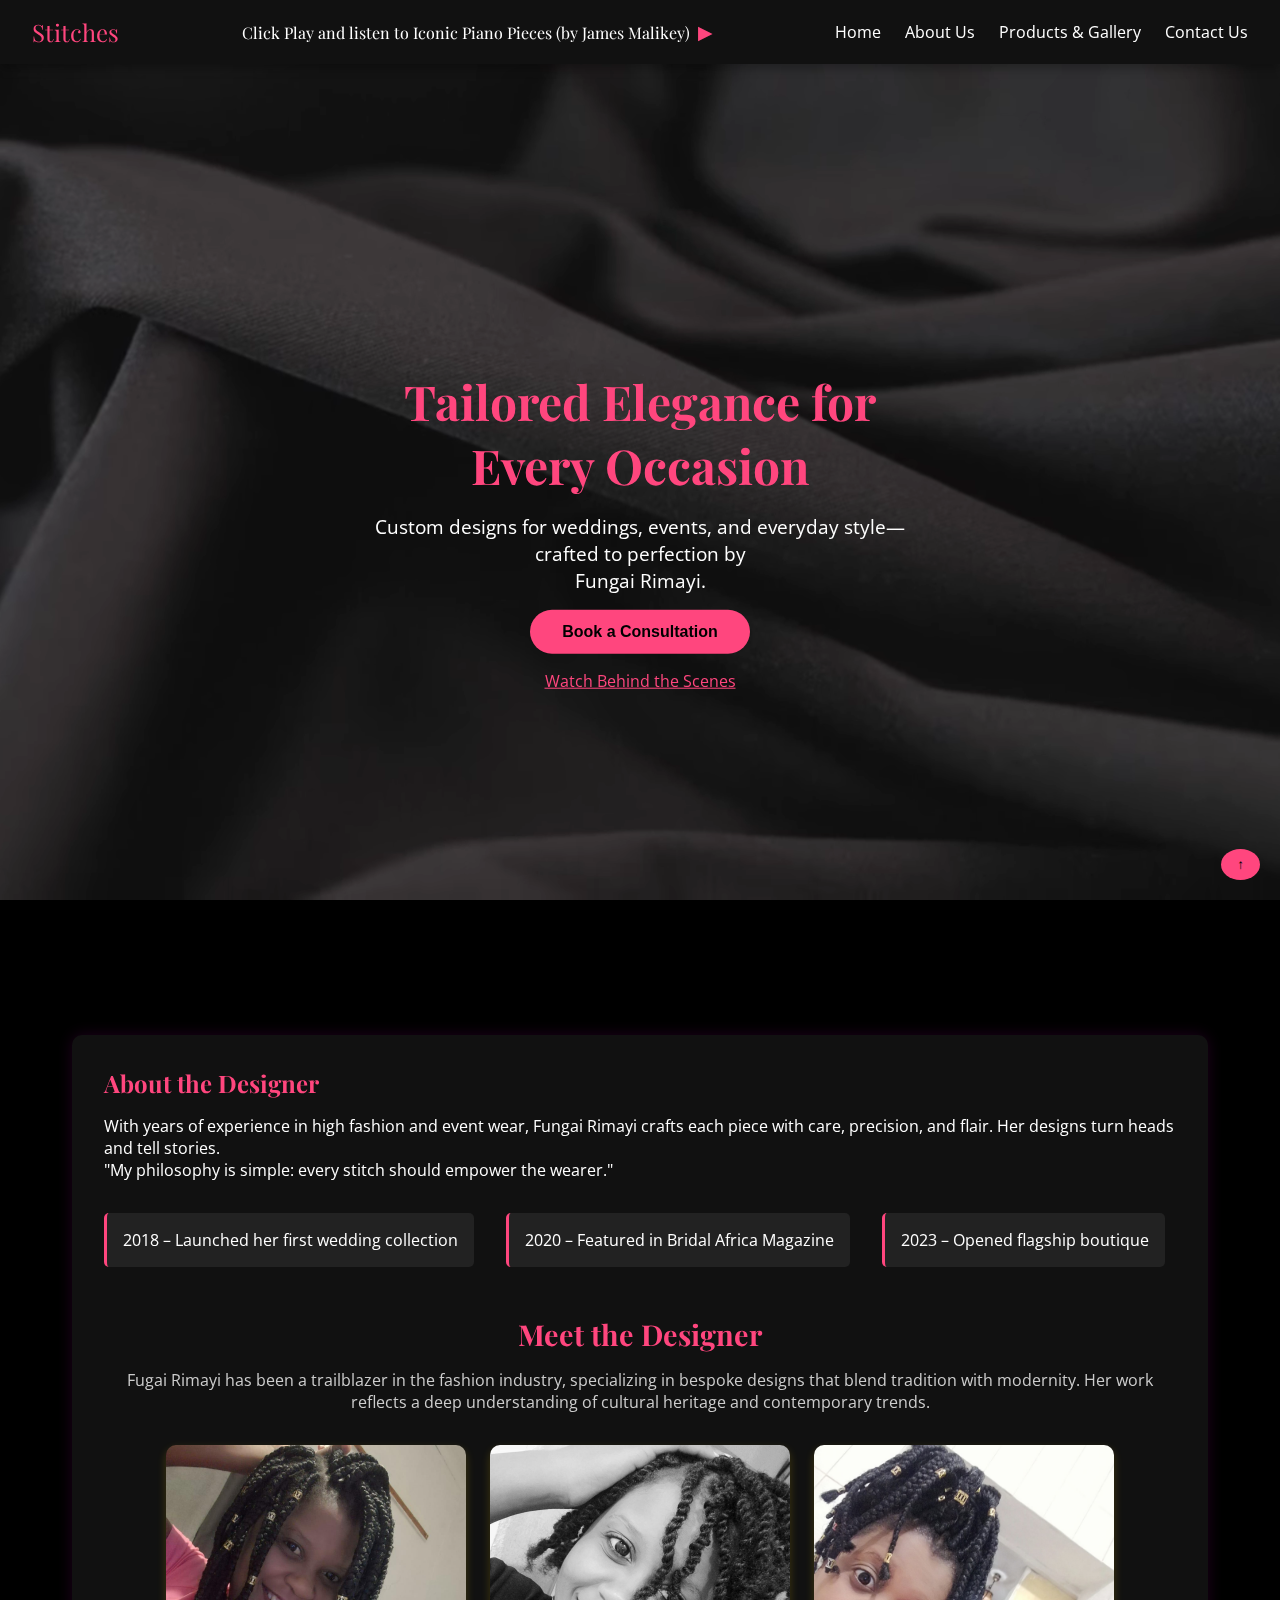
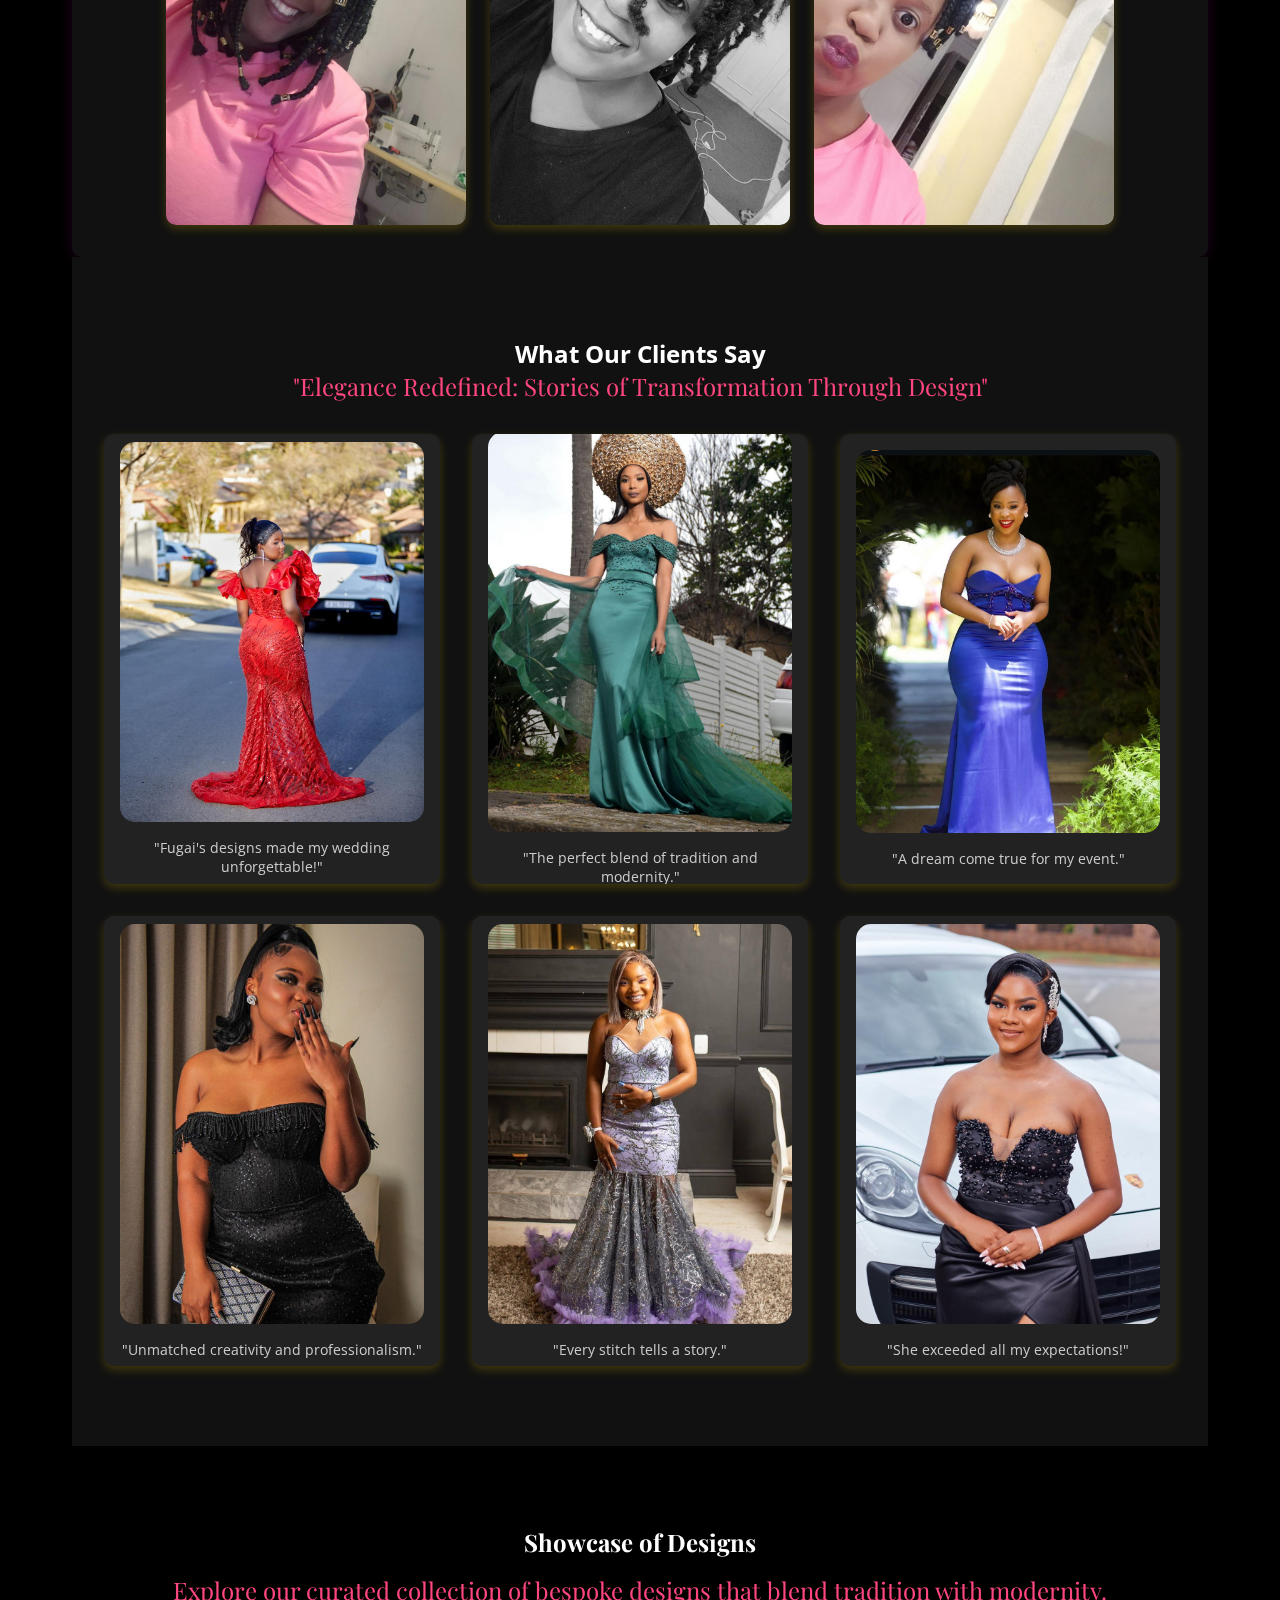
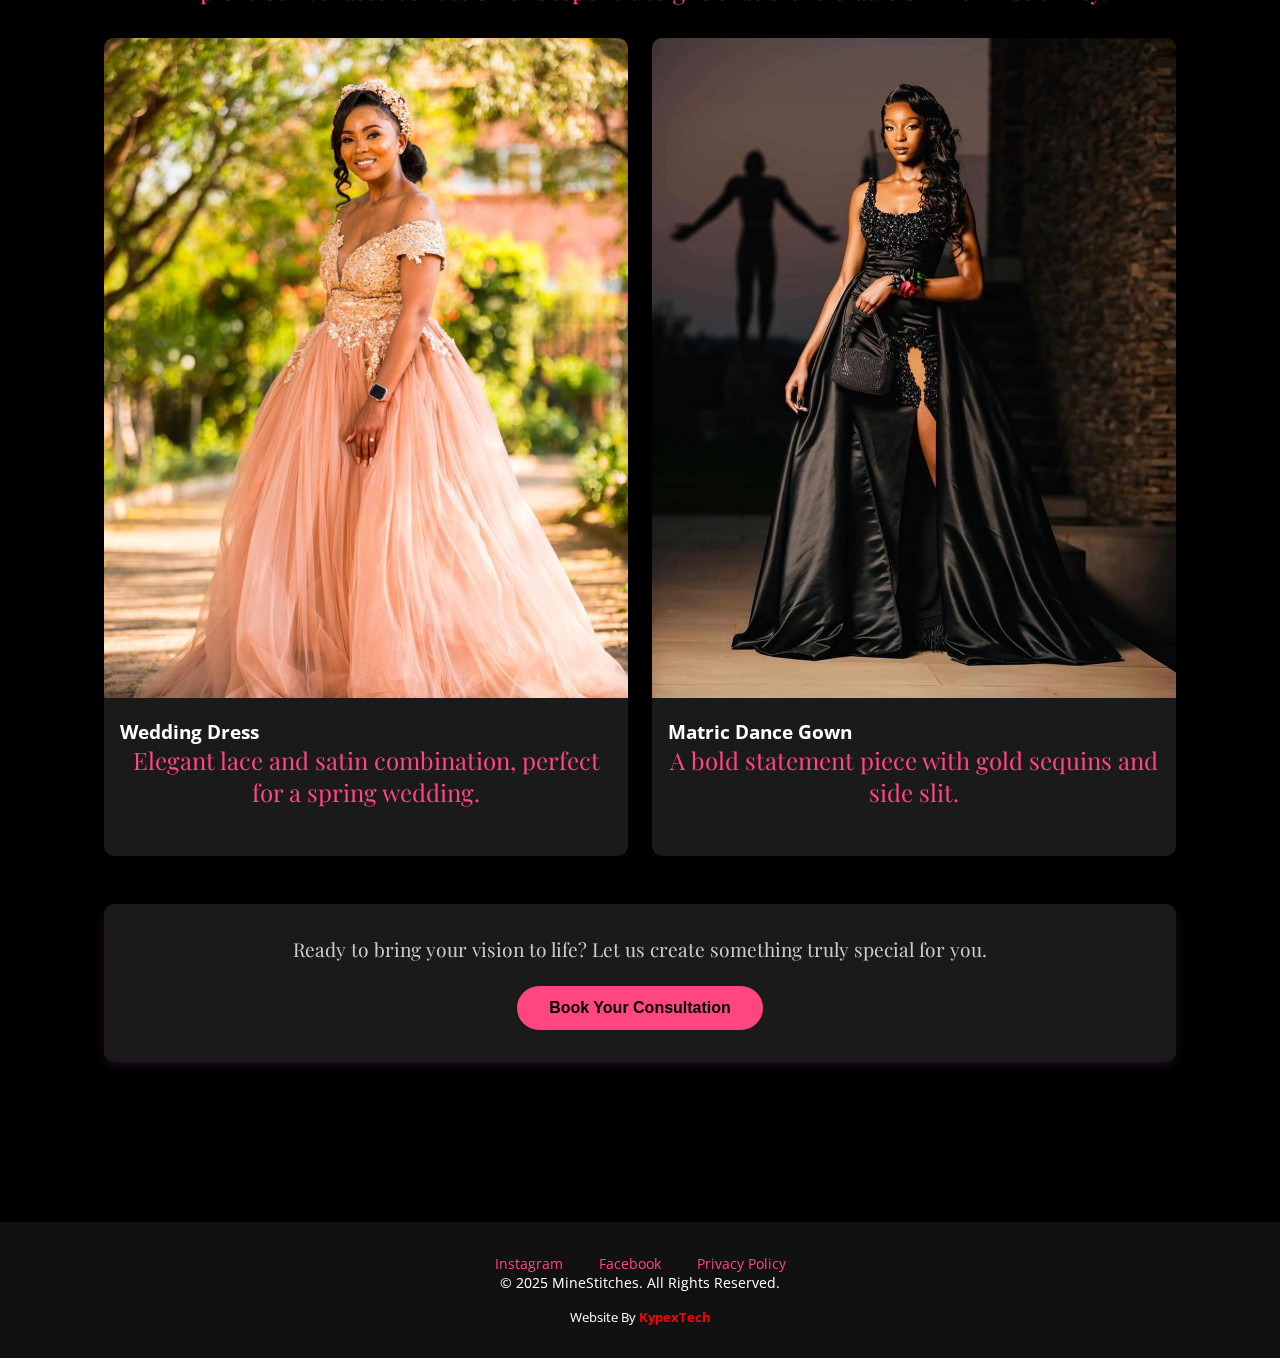
==== commit 35f8ec0b: "gdgdg" ====
--- a/index.html
+++ b/index.html
@@ -8,8 +8,8 @@
   <link href="https://fonts.googleapis.com/css2?family=Playfair+Display:wght@500;700&family=Open+Sans&display=swap" rel="stylesheet" />
   <link rel="stylesheet" href="css/style.css" /> <!-- Shared styles -->
   <link rel="stylesheet" href="css/contact-style.css" /> <!-- Contact Us-specific styles -->
+  <link rel="stylesheet" href="css/about-style.css" /> <!-- About Us-specific styles -->
 </head>
-<body>
   <!-- Floating Navigation Bar -->
   <nav class="navbar">
     <div class="logo">
@@ -25,7 +25,8 @@
     <ul class="nav-links">
       <li><a href="#" onclick="showSection('home')">Home</a></li>
       <li><a href="#" onclick="showSection('about-us')">About Us</a></li>
-      <li><a href="#" onclick="showSection('products-gallery')">Products & Gallery</a></li>
+      <!--<li><a href="#" onclick="showSection('products-gallery')">Products & Gallery</a></li>-->
+      <li><a href="products-gallery.html">Products & Gallery</a></li>
       <li><a href="#" onclick="showSection('contact')">Contact Us</a></li>
     </ul>
     <div class="hamburger">
@@ -189,7 +190,58 @@
   </section>
 </section>
 
- 
+      <!-- About Us Section -->
+      <section id="about-us" class="page-section">
+        <!-- Hero Section with Background Video -->
+        <header class="hero-section">
+          <video autoplay muted loop playsinline class="background-video">
+            <source src="assets/videos/MotionBlack.webm" type="video/webm">
+            Your browser does not support the video tag.
+          </video>
+          <div class="hero-content">
+            <h1>About MineStitches</h1>
+            <p>Discover the story behind our brand and the passion that drives us.</p>
+            <!-- CTA Button -->
+            <button class="cta-btn" onclick="showSection('contact')">Book a Consultation</button>
+            <!-- Audio Player -->
+            <div class="audio-player">
+              <div class="audio-title">Listen to Our Story</div>
+              <button class="play-audio-btn" id="aboutUsAudioButton">▶</button>
+            </div>
+          </div>
+        </header>
+
+        <!-- Main Content -->
+        <div class="about-content">
+          <!-- Business Description -->
+          <div class="business-description">
+            <h2>MineStitches: Crafting Elegance, One Stitch at a Time</h2>
+            <p>
+              At MineStitches, we believe that fashion is more than just clothing—it’s an expression of identity, confidence, and artistry. Founded by [Designer Name], our brand specializes in creating bespoke designs tailored to celebrate individuality. From elegant wedding gowns to statement pieces for everyday wear, every creation is meticulously crafted with precision and passion.
+            </p>
+            <p>
+              With years of experience in high fashion and event wear, [Designer Name] has mastered the art of blending timeless elegance with modern trends. Each piece tells a story—whether it’s the intricate embroidery on a bridal gown or the bold silhouette of a custom suit. Our mission is simple: to empower individuals to feel extraordinary in their own skin through designs that reflect their unique personality.
+            </p>
+          </div>
+
+          <!-- Sentimental Section -->
+          <div class="sentimental-message">
+            <h3>The Magic of Every Stitch</h3>
+            <blockquote>
+              There’s something magical about slipping into a designer outfit—a feeling that transcends fabric and thread. It’s the moment when you catch your reflection in the mirror and see not just yourself, but the best version of who you are.
+            </blockquote>
+            <p>
+              For every woman, it’s about embracing your beauty exactly as you are while celebrating the details that make you unique. Every stitch in our designs whispers encouragement—to stand tall, to shine brightly, to be unapologetically you.
+            </p>
+            <p>
+              And for every man, it’s about stepping into a world where style meets sophistication. A well-tailored suit isn’t just clothing—it’s armor. It’s the assurance that you can conquer any room, command attention, and exude confidence.
+            </p>
+            <p>
+              Every design we create is more than just an outfit. It’s a memory waiting to happen, a story ready to unfold. Because behind every stitch lies a dream—a dream of love, success, joy, and triumph. And it’s our privilege to help you live that dream.
+            </p>
+          </div>
+        </div>
+      </section>
 
       <!-- Contact Us Section -->
       <section id="contact" class="page-section" style="display: none;">
--- a/css/style.css
+++ b/css/style.css
@@ -572,3 +572,32 @@
     display: none;
   }
 }
+
+/* About Us Audio Player */
+.audio-player {
+  display: flex;
+  align-items: center;
+  gap: 0.5rem;
+  justify-content: center;
+}
+
+.audio-player .audio-title {
+  color: white;
+  font-family: 'Playfair Display', serif;
+  font-size: 1rem;
+  margin-top: 15px;
+}
+
+.audio-player .play-audio-btn {
+  background: transparent;
+  border: none;
+  color: #FF467E;
+  font-size: 1.2rem;
+  cursor: pointer;
+  transition: color 0.3s ease-in-out;
+  margin-top: 15px;
+}
+
+.audio-player .play-audio-btn:hover {
+  color: #FF467E;
+}
--- a/css/about-style.css
+++ b/css/about-style.css
@@ -0,0 +1,33 @@
+/* About Us Section */
+.about-content {
+  max-width: 1140px;
+  margin: auto;
+  padding: 5rem 2rem;
+  background-color: rgba(0, 0, 0, 0.8); /* Semi-transparent overlay */
+  border-radius: 10px;
+  box-shadow: 0 4px 10px rgba(255, 215, 0, 0.2);
+}
+
+.business-description h2,
+.sentimental-message h3 {
+  color: #FF467E;
+  font-family: 'Playfair Display', serif;
+  margin-bottom: 1rem;
+}
+
+.business-description p,
+.sentimental-message p {
+  font-family: 'Open Sans', sans-serif;
+  font-size: 1rem;
+  line-height: 1.6;
+  margin-bottom: 1.5rem;
+}
+
+.sentimental-message blockquote {
+  font-family: 'Playfair Display', serif;
+  font-style: italic;
+  color: gold;
+  margin: 2rem auto;
+  padding: 1rem;
+  border-left: 4px solid #FF467E;
+}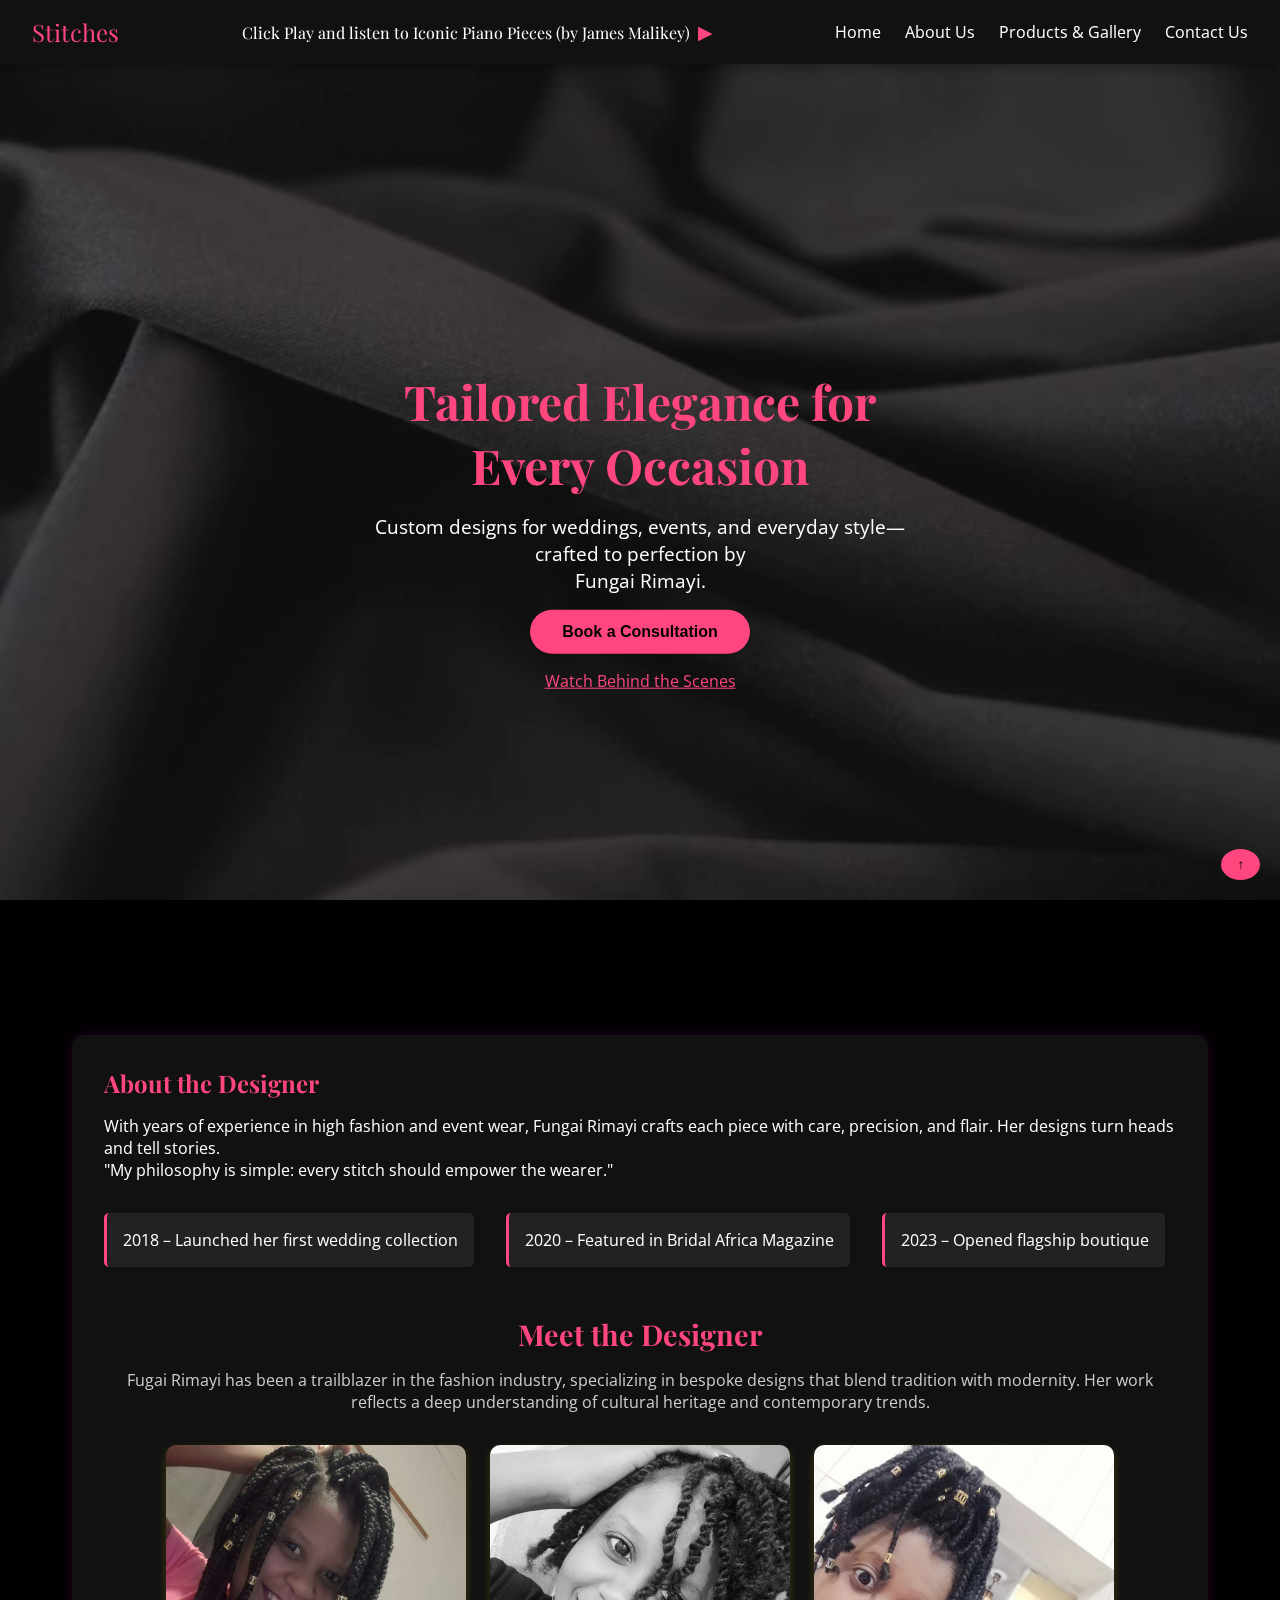
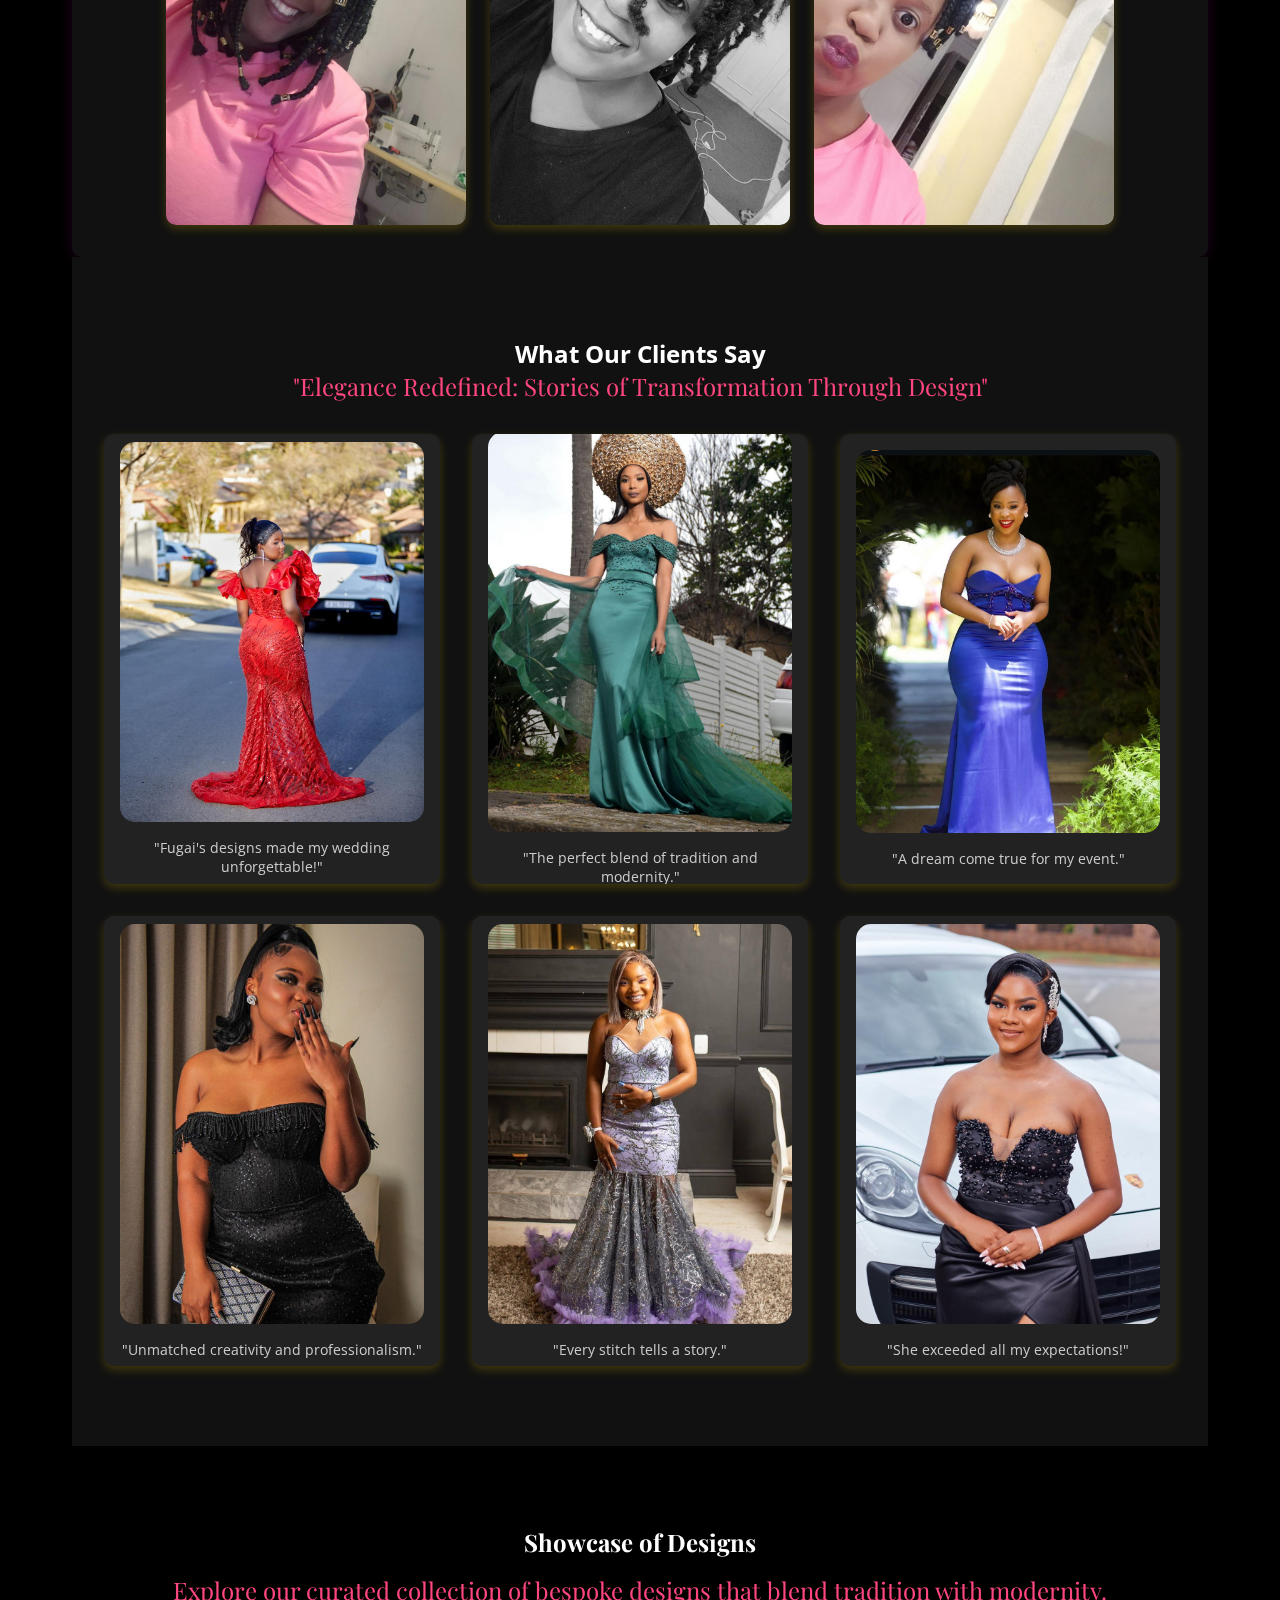
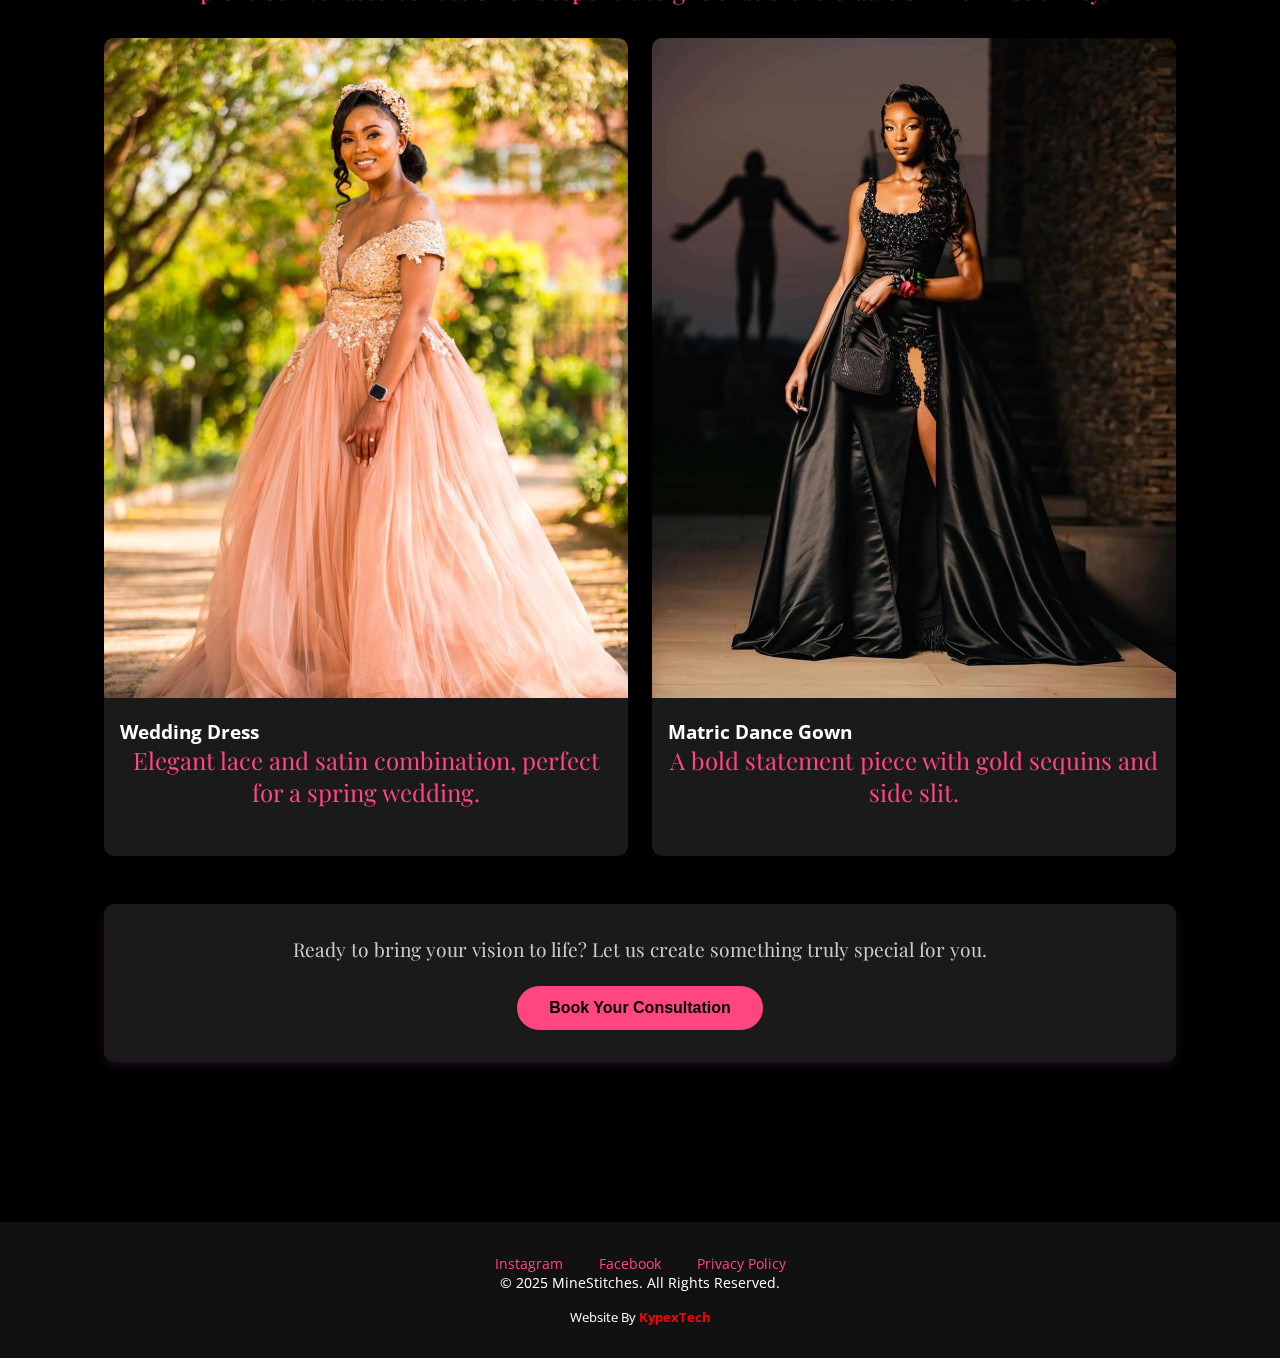
==== commit c0d3f1fb: "sddsd" ====
--- a/index.html
+++ b/index.html
@@ -9,6 +9,7 @@
   <link rel="stylesheet" href="css/style.css" /> <!-- Shared styles -->
   <link rel="stylesheet" href="css/contact-style.css" /> <!-- Contact Us-specific styles -->
   <link rel="stylesheet" href="css/about-style.css" /> <!-- About Us-specific styles -->
+  <link rel="stylesheet" href="css/products-gallery-style.css">
 </head>
   <!-- Floating Navigation Bar -->
   <nav class="navbar">
@@ -25,8 +26,7 @@
     <ul class="nav-links">
       <li><a href="#" onclick="showSection('home')">Home</a></li>
       <li><a href="#" onclick="showSection('about-us')">About Us</a></li>
-      <!--<li><a href="#" onclick="showSection('products-gallery')">Products & Gallery</a></li>-->
-      <li><a href="products-gallery.html">Products & Gallery</a></li>
+      <li><a href="#" onclick="showSection('products-gallery')">Products & Gallery</a></li>      
       <li><a href="#" onclick="showSection('contact')">Contact Us</a></li>
     </ul>
     <div class="hamburger">
@@ -287,6 +287,492 @@
       </div>
     </section>
 
+    <!--New Product Section Added Below-->
+
+        <!-- Add this section before your footer in index.html -->
+            <!-- Products & Gallery Section -->
+    <section id="products-gallery" class="page-section" style="display: none;">
+      <!-- Hero Section -->
+      <header class="hero-section">
+        <video autoplay muted loop playsinline class="background-video">
+          <source src="assets/videos/MotionBlack.webm" type="video/webm">
+          Your browser does not support the video tag.
+        </video>
+        <div class="hero-content">
+          <h1>Explore Our Collections</h1>
+          <p>Discover the art of elegance through our curated designs for every occasion.</p>
+          <button class="cta-btn" onclick="showSection('contact')">Book a Consultation</button>
+        </div>
+      </header>
+
+      <!-- Category Navigation -->
+      <section class="category-navigation">
+        <div class="container">
+          <button class="category-btn active" data-section="modern-traditional">Modern Traditional</button>
+          <button class="category-btn" data-section="white-weddings">White Weddings</button>
+          <button class="category-btn" data-section="matrix-dance">Matrix Dance</button>
+          <button class="category-btn" data-section="events">Events</button>
+        </div>
+      </section>
+
+      <!-- Modern Traditional Section -->
+      <section id="modern-traditional" class="category-section">
+        <h2>Modern Traditional</h2>
+        <p>Blend tradition with modernity in these stunning designs.</p>
+        <div class="gallery-grid">
+          <div class="gallery-card">
+            <img src="assets/images/traditional/modern1.jpeg" alt="Modern Traditional Design 1" class="gallery-image">
+            <p>Modern Traditional 1</p>
+          </div>
+          <div class="gallery-card">
+            <img src="assets/images/traditional/modern2.jpeg" alt="Modern Traditional Design 2" class="gallery-image">
+            <p>Modern Traditional 2</p>
+          </div>
+          <div class="gallery-card">
+            <img src="assets/images/traditional/modern3.jpeg" alt="Modern Traditional Design 3" class="gallery-image">
+            <p>Modern Traditional 3</p>
+          </div>
+          <div class="gallery-card">
+            <img src="assets/images/traditional/modern4.jpeg" alt="Modern Traditional Design 4" class="gallery-image">
+            <p>Modern Traditional 4</p>
+          </div>
+          <div class="gallery-card">
+            <img src="assets/images/traditional/modern5.jpeg" alt="Modern Traditional Design 5" class="gallery-image">
+            <p>Modern Traditional 5</p>
+          </div>
+          <div class="gallery-card">
+            <img src="assets/images/traditional/modern6.jpeg" alt="Modern Traditional Design 6" class="gallery-image">
+            <p>Modern Traditional 6</p>
+          </div>
+          <div class="gallery-card">
+            <img src="assets/images/traditional/modern7.jpeg" alt="Modern Traditional Design 7" class="gallery-image">
+            <p>Modern Traditional 7</p>
+          </div>
+          <div class="gallery-card">
+            <img src="assets/images/traditional/modern8.jpeg" alt="Modern Traditional Design 8" class="gallery-image">
+            <p>Modern Traditional 8</p>
+          </div>
+          <div class="gallery-card">
+            <img src="assets/images/traditional/modern9.jpeg" alt="Modern Traditional Design 9" class="gallery-image">
+            <p>Modern Traditional 9</p>
+          </div>
+          <div class="gallery-card">
+            <img src="assets/images/traditional/modern10.jpeg" alt="Modern Traditional Design 10" class="gallery-image">
+            <p>Modern Traditional 10</p>
+          </div>
+          <div class="gallery-card">
+            <img src="assets/images/traditional/modern11.jpeg" alt="Modern Traditional Design 11" class="gallery-image">
+            <p>Modern Traditional 11</p>
+          </div>
+          <div class="gallery-card">
+            <img src="assets/images/traditional/modern12.jpeg" alt="Modern Traditional Design 12" class="gallery-image">
+            <p>Modern Traditional 12</p>
+          </div>
+          <div class="gallery-card">
+            <img src="assets/images/traditional/modern13.jpeg" alt="Modern Traditional Design 13" class="gallery-image">
+            <p>Modern Traditional 13</p>
+          </div>
+          <div class="gallery-card">
+            <img src="assets/images/traditional/modern14.jpeg" alt="Modern Traditional Design 14" class="gallery-image">
+            <p>Modern Traditional 14</p>
+          </div>
+          <div class="gallery-card">
+            <img src="assets/images/traditional/modern15.jpeg" alt="Modern Traditional Design 15" class="gallery-image">
+            <p>Modern Traditional 15</p>
+          </div>
+          <div class="gallery-card">
+            <img src="assets/images/traditional/modern16.jpeg" alt="Modern Traditional Design 16" class="gallery-image">
+            <p>Modern Traditional 16</p>
+          </div>
+          <div class="gallery-card">
+            <img src="assets/images/traditional/modern17.jpeg" alt="Modern Traditional Design 17" class="gallery-image">
+            <p>Modern Traditional 17</p>
+          </div>
+          <div class="gallery-card">
+            <img src="assets/images/traditional/modern18.jpeg" alt="Modern Traditional Design 18" class="gallery-image">
+            <p>Modern Traditional 18</p>
+          </div>
+          <div class="gallery-card">
+            <img src="assets/images/traditional/modern19.jpeg" alt="Modern Traditional Design 19" class="gallery-image">
+            <p>Modern Traditional 19</p>
+          </div>
+          <div class="gallery-card">
+            <img src="assets/images/traditional/modern20.jpeg" alt="Modern Traditional Design 20" class="gallery-image">
+            <p>Modern Traditional 20</p>
+          </div>
+          <div class="gallery-card">
+            <img src="assets/images/traditional/modern21.jpeg" alt="Modern Traditional Design 21" class="gallery-image">
+            <p>Modern Traditional 21</p>
+          </div>
+          <div class="gallery-card">
+            <img src="assets/images/traditional/modern22.jpeg" alt="Modern Traditional Design 22" class="gallery-image">
+            <p>Modern Traditional 22</p>
+          </div>
+          <div class="gallery-card">
+            <img src="assets/images/traditional/modern23.jpeg" alt="Modern Traditional Design 23" class="gallery-image">
+            <p>Modern Traditional 23</p>
+          </div>
+          <div class="gallery-card">
+            <img src="assets/images/traditional/modern24.jpeg" alt="Modern Traditional Design 24" class="gallery-image">
+            <p>Modern Traditional 24</p>
+          </div>
+          <div class="gallery-card">
+            <img src="assets/images/traditional/modern25.jpeg" alt="Modern Traditional Design 25" class="gallery-image">
+            <p>Modern Traditional 25</p>
+          </div>
+          <div class="gallery-card">
+            <img src="assets/images/traditional/modern26.jpeg" alt="Modern Traditional Design 26" class="gallery-image">
+            <p>Modern Traditional 26</p>
+          </div>
+          <div class="gallery-card">
+            <img src="assets/images/traditional/modern27.jpeg" alt="Modern Traditional Design 27" class="gallery-image">
+            <p>Modern Traditional 27</p>
+          </div>
+          <div class="gallery-card">
+            <img src="assets/images/traditional/modern28.jpeg" alt="Modern Traditional Design 28" class="gallery-image">
+            <p>Modern Traditional 28</p>
+          </div>
+        </div>
+        <button class="view-more-btn">View More</button>
+      </section>
+
+      <!-- White Weddings Section -->
+      <section id="white-weddings" class="category-section" style="display: none;">
+        <h2>White Weddings</h2>
+        <p>Elegant gowns and suits for your special day.</p>
+        <div class="gallery-grid">
+          <div class="gallery-card">
+            <img src="assets/images/weddings/wedding1.jpeg" alt="Wedding Dress 1" class="gallery-image">
+            <p>Wedding Dress 1</p>
+          </div>
+          <div class="gallery-card">
+            <img src="assets/images/weddings/wedding2.jpeg" alt="Wedding Dress 2" class="gallery-image">
+            <p>Wedding Dress 2</p>
+          </div>
+          <div class="gallery-card">
+            <img src="assets/images/weddings/wedding3.jpeg" alt="Wedding Dress 3" class="gallery-image">
+            <p>Wedding Dress 3</p>
+          </div>
+          <div class="gallery-card">
+            <img src="assets/images/weddings/wedding4.jpeg" alt="Wedding Dress 4" class="gallery-image">
+            <p>Wedding Dress 4</p>
+          </div>
+          <div class="gallery-card">
+            <img src="assets/images/weddings/wedding5.jpeg" alt="Wedding Dress 5" class="gallery-image">
+            <p>Wedding Dress 5</p>
+          </div>
+          <div class="gallery-card">
+            <img src="assets/images/weddings/wedding6.jpeg" alt="Wedding Dress 6" class="gallery-image">
+            <p>Wedding Dress 6</p>
+          </div>
+          <div class="gallery-card">
+            <img src="assets/images/weddings/wedding7.jpeg" alt="Wedding Dress 7" class="gallery-image">
+            <p>Wedding Dress 7</p>
+          </div>
+          <div class="gallery-card">
+            <img src="assets/images/weddings/wedding8.jpeg" alt="Wedding Dress 8" class="gallery-image">
+            <p>Wedding Dress 8</p>
+          </div>
+          <div class="gallery-card">
+            <img src="assets/images/weddings/wedding9.jpeg" alt="Wedding Dress 9" class="gallery-image">
+            <p>Wedding Dress 9</p>
+          </div>
+          <div class="gallery-card">
+            <img src="assets/images/weddings/wedding10.jpeg" alt="Wedding Dress 10" class="gallery-image">
+            <p>Wedding Dress 10</p>
+          </div>
+          <div class="gallery-card">
+            <img src="assets/images/weddings/wedding11.jpeg" alt="Wedding Dress 11" class="gallery-image">
+            <p>Wedding Dress 11</p>
+          </div>
+          <div class="gallery-card">
+            <img src="assets/images/weddings/wedding12.jpeg" alt="Wedding Dress 12" class="gallery-image">
+            <p>Wedding Dress 12</p>
+          </div>
+          <div class="gallery-card">
+            <img src="assets/images/weddings/wedding13.jpeg" alt="Wedding Dress 13" class="gallery-image">
+            <p>Wedding Dress 13</p>
+          </div>
+          <div class="gallery-card">
+            <img src="assets/images/weddings/wedding14.jpeg" alt="Wedding Dress 14" class="gallery-image">
+            <p>Wedding Dress 14</p>
+          </div>
+          <div class="gallery-card">
+            <img src="assets/images/weddings/wedding15.jpeg" alt="Wedding Dress 15" class="gallery-image">
+            <p>Wedding Dress 15</p>
+          </div>
+        </div>
+        <button class="view-more-btn">View More</button>
+      </section>
+
+      <!-- Matrix Dance Section -->
+      <section id="matrix-dance" class="category-section" style="display: none;">
+        <h2>Matrix Dance</h2>
+        <p>Bold and vibrant designs for your matric dance.</p>
+        <div class="gallery-grid">
+          <div class="gallery-card">
+            <img src="assets/images/matrix/matrix1.jpeg" alt="Matrix Dance Gown 1" class="gallery-image">
+            <p>Matrix Dance 1</p>
+          </div>
+          <div class="gallery-card">
+            <img src="assets/images/matrix/matrix2.jpeg" alt="Matrix Dance Gown 2" class="gallery-image">
+            <p>Matrix Dance 2</p>
+          </div>
+          <div class="gallery-card">
+            <img src="assets/images/matrix/matrix3.jpeg" alt="Matrix Dance Gown 3" class="gallery-image">
+            <p>Matrix Dance 3</p>
+          </div>
+          <div class="gallery-card">
+            <img src="assets/images/matrix/matrix4.jpeg" alt="Matrix Dance Gown 4" class="gallery-image">
+            <p>Matrix Dance 4</p>
+          </div>
+          <div class="gallery-card">
+            <img src="assets/images/matrix/matrix5.jpeg" alt="Matrix Dance Gown 5" class="gallery-image">
+            <p>Matrix Dance 5</p>
+          </div>
+          <div class="gallery-card">
+            <img src="assets/images/matrix/matrix6.jpeg" alt="Matrix Dance Gown 6" class="gallery-image">
+            <p>Matrix Dance 6</p>
+          </div>
+          <div class="gallery-card">
+            <img src="assets/images/matrix/matrix7.jpeg" alt="Matrix Dance Gown 7" class="gallery-image">
+            <p>Matrix Dance 7</p>
+          </div>
+          <div class="gallery-card">
+            <img src="assets/images/matrix/matrix8.jpeg" alt="Matrix Dance Gown 8" class="gallery-image">
+            <p>Matrix Dance 8</p>
+          </div>
+          <div class="gallery-card">
+            <img src="assets/images/matrix/matrix9.jpeg" alt="Matrix Dance Gown 9" class="gallery-image">
+            <p>Matrix Dance 9</p>
+          </div>
+          <div class="gallery-card">
+            <img src="assets/images/matrix/matrix10.jpeg" alt="Matrix Dance Gown 10" class="gallery-image">
+            <p>Matrix Dance 10</p>
+          </div>
+          <div class="gallery-card">
+            <img src="assets/images/matrix/matrix11.jpeg" alt="Matrix Dance Gown 11" class="gallery-image">
+            <p>Matrix Dance 11</p>
+          </div>
+          <div class="gallery-card">
+            <img src="assets/images/matrix/matrix12.jpeg" alt="Matrix Dance Gown 12" class="gallery-image">
+            <p>Matrix Dance 12</p>
+          </div>
+          <div class="gallery-card">
+            <img src="assets/images/matrix/matrix13.jpeg" alt="Matrix Dance Gown 13" class="gallery-image">
+            <p>Matrix Dance 13</p>
+          </div>
+          <div class="gallery-card">
+            <img src="assets/images/matrix/matrix14.jpeg" alt="Matrix Dance Gown 14" class="gallery-image">
+            <p>Matrix Dance 14</p>
+          </div>
+          <div class="gallery-card">
+            <img src="assets/images/matrix/matrix15.jpeg" alt="Matrix Dance Gown 15" class="gallery-image">
+            <p>Matrix Dance 15</p>
+          </div>
+          <div class="gallery-card">
+            <img src="assets/images/matrix/matrix16.jpeg" alt="Matrix Dance Gown 16" class="gallery-image">
+            <p>Matrix Dance 16</p>
+          </div>
+          <div class="gallery-card">
+            <img src="assets/images/matrix/matrix17.jpeg" alt="Matrix Dance Gown 17" class="gallery-image">
+            <p>Matrix Dance 17</p>
+          </div>
+          <div class="gallery-card">
+            <img src="assets/images/matrix/matrix18.jpeg" alt="Matrix Dance Gown 18" class="gallery-image">
+            <p>Matrix Dance 18</p>
+          </div>
+          <div class="gallery-card">
+            <img src="assets/images/matrix/matrix19.jpeg" alt="Matrix Dance Gown 19" class="gallery-image">
+            <p>Matrix Dance 19</p>
+          </div>
+          <div class="gallery-card">
+            <img src="assets/images/matrix/matrix20.jpeg" alt="Matrix Dance Gown 20" class="gallery-image">
+            <p>Matrix Dance 20</p>
+          </div>
+          <div class="gallery-card">
+            <img src="assets/images/matrix/matrix21.jpeg" alt="Matrix Dance Gown 21" class="gallery-image">
+            <p>Matrix Dance 21</p>
+          </div>
+        </div>
+        <button class="view-more-btn">View More</button>
+      </section>
+
+      <!-- Events Section -->
+      <section id="events" class="category-section" style="display: none;">
+        <h2>Events</h2>
+        <p>Custom designs tailored for any event.</p>
+        <div class="gallery-grid">
+          <div class="gallery-card">
+            <img src="assets/images/events/event1.jpeg" alt="Event Design 1" class="gallery-image">
+            <p>Event Design 1</p>
+          </div>
+          <div class="gallery-card">
+            <img src="assets/images/events/event2.jpeg" alt="Event Design 2" class="gallery-image">
+            <p>Event Design 2</p>
+          </div>
+          <div class="gallery-card">
+            <img src="assets/images/events/event3.jpeg" alt="Event Design 3" class="gallery-image">
+            <p>Event Design 3</p>
+          </div>
+          <div class="gallery-card">
+            <img src="assets/images/events/event4.jpeg" alt="Event Design 4" class="gallery-image">
+            <p>Event Design 4</p>
+          </div>
+          <div class="gallery-card">
+            <img src="assets/images/events/event5.jpeg" alt="Event Design 5" class="gallery-image">
+            <p>Event Design 5</p>
+          </div>
+          <div class="gallery-card">
+            <img src="assets/images/events/event6.jpeg" alt="Event Design 6" class="gallery-image">
+            <p>Event Design 6</p>
+          </div>
+          <div class="gallery-card">
+            <img src="assets/images/events/event7.jpeg" alt="Event Design 7" class="gallery-image">
+            <p>Event Design 7</p>
+          </div>
+          <div class="gallery-card">
+            <img src="assets/images/events/event8.jpeg" alt="Event Design 8" class="gallery-image">
+            <p>Event Design 8</p>
+          </div>
+          <div class="gallery-card">
+            <img src="assets/images/events/event9.jpeg" alt="Event Design 9" class="gallery-image">
+            <p>Event Design 9</p>
+          </div>
+          <div class="gallery-card">
+            <img src="assets/images/events/event10.jpeg" alt="Event Design 10" class="gallery-image">
+            <p>Event Design 10</p>
+          </div>
+          <div class="gallery-card">
+            <img src="assets/images/events/event11.jpeg" alt="Event Design 11" class="gallery-image">
+            <p>Event Design 11</p>
+          </div>
+          <div class="gallery-card">
+            <img src="assets/images/events/event12.jpeg" alt="Event Design 12" class="gallery-image">
+            <p>Event Design 12</p>
+          </div>
+          <div class="gallery-card">
+            <img src="assets/images/events/event13.jpeg" alt="Event Design 13" class="gallery-image">
+            <p>Event Design 13</p>
+          </div>
+          <div class="gallery-card">
+            <img src="assets/images/events/event14.jpeg" alt="Event Design 14" class="gallery-image">
+            <p>Event Design 14</p>
+          </div>
+          <div class="gallery-card">
+            <img src="assets/images/events/event15.jpeg" alt="Event Design 15" class="gallery-image">
+            <p>Event Design 15</p>
+          </div>
+          <div class="gallery-card">
+            <img src="assets/images/events/event16.jpeg" alt="Event Design 16" class="gallery-image">
+            <p>Event Design 16</p>
+          </div>
+          <div class="gallery-card">
+            <img src="assets/images/events/event17.jpeg" alt="Event Design 17" class="gallery-image">
+            <p>Event Design 17</p>
+          </div>
+          <div class="gallery-card">
+            <img src="assets/images/events/event18.jpeg" alt="Event Design 18" class="gallery-image">
+            <p>Event Design 18</p>
+          </div>
+          <div class="gallery-card">
+            <img src="assets/images/events/event19.jpeg" alt="Event Design 19" class="gallery-image">
+            <p>Event Design 19</p>
+          </div>
+          <div class="gallery-card">
+            <img src="assets/images/events/event20.jpeg" alt="Event Design 20" class="gallery-image">
+            <p>Event Design 20</p>
+          </div>
+          <div class="gallery-card">
+            <img src="assets/images/events/event21.jpeg" alt="Event Design 21" class="gallery-image">
+            <p>Event Design 21</p>
+          </div>
+          <div class="gallery-card">
+            <img src="assets/images/events/event22.jpeg" alt="Event Design 22" class="gallery-image">
+            <p>Event Design 22</p>
+          </div>
+          <div class="gallery-card">
+            <img src="assets/images/events/event23.jpeg" alt="Event Design 23" class="gallery-image">
+            <p>Event Design 23</p>
+          </div>
+          <div class="gallery-card">
+            <img src="assets/images/events/event24.jpeg" alt="Event Design 24" class="gallery-image">
+            <p>Event Design 24</p>
+          </div>
+          <div class="gallery-card">
+            <img src="assets/images/events/event25.jpeg" alt="Event Design 25" class="gallery-image">
+            <p>Event Design 25</p>
+          </div>
+          <div class="gallery-card">
+            <img src="assets/images/events/event26.jpeg" alt="Event Design 26" class="gallery-image">
+            <p>Event Design 26</p>
+          </div>
+          <div class="gallery-card">
+            <img src="assets/images/events/event27.jpeg" alt="Event Design 27" class="gallery-image">
+            <p>Event Design 27</p>
+          </div>
+          <div class="gallery-card">
+            <img src="assets/images/events/event28.jpeg" alt="Event Design 28" class="gallery-image">
+            <p>Event Design 28</p>
+          </div>
+          <div class="gallery-card">
+            <img src="assets/images/events/event29.jpeg" alt="Event Design 29" class="gallery-image">
+            <p>Event Design 29</p>
+          </div>
+          <div class="gallery-card">
+            <img src="assets/images/events/event30.jpeg" alt="Event Design 30" class="gallery-image">
+            <p>Event Design 30</p>
+          </div>
+          <div class="gallery-card">
+            <img src="assets/images/events/event31.jpeg" alt="Event Design 31" class="gallery-image">
+            <p>Event Design 31</p>
+          </div>
+          <div class="gallery-card">
+            <img src="assets/images/events/event32.jpeg" alt="Event Design 32" class="gallery-image">
+            <p>Event Design 32</p>
+          </div>
+          <div class="gallery-card">
+            <img src="assets/images/events/event33.jpeg" alt="Event Design 33" class="gallery-image">
+            <p>Event Design 33</p>
+          </div>
+          <div class="gallery-card">
+            <img src="assets/images/events/event34.jpeg" alt="Event Design 34" class="gallery-image">
+            <p>Event Design 34</p>
+          </div>
+          <div class="gallery-card">
+            <img src="assets/images/events/event35.jpeg" alt="Event Design 35" class="gallery-image">
+            <p>Event Design 35</p>
+          </div>
+          <div class="gallery-card">
+            <img src="assets/images/events/event36.jpeg" alt="Event Design 36" class="gallery-image">
+            <p>Event Design 36</p>
+          </div>
+          <div class="gallery-card">
+            <img src="assets/images/events/event37.jpeg" alt="Event Design 37" class="gallery-image">
+            <p>Event Design 37</p>
+          </div>
+          <div class="gallery-card">
+            <img src="assets/images/events/event38.jpeg" alt="Event Design 38" class="gallery-image">
+            <p>Event Design 38</p>
+          </div>
+          <div class="gallery-card">
+            <img src="assets/images/events/event39.jpeg" alt="Event Design 39" class="gallery-image">
+            <p>Event Design 39</p>
+          </div>
+        </div>
+        <button class="view-more-btn">View More</button>
+      </section>
+
+      <!-- CTA Section -->
+      <section class="cta-section">
+        <h2>Ready to Bring Your Vision to Life?</h2>
+        <p>Let us craft something truly special for you—book your consultation today.</p>
+        <button class="cta-btn" onclick="showSection('contact')">Book Your Consultation</button>
+      </section>
+    </section>
+
+    <!--New Product Section Added Above-->
+
   <footer>
     <div class="footer-links">
       <a href="#">Instagram</a>
--- a/css/products-gallery-style.css
+++ b/css/products-gallery-style.css
@@ -0,0 +1,130 @@
+/* Updated Category Navigation */
+.category-navigation {
+  text-align: center;
+  margin: 2rem 0;
+}
+
+.category-btn {
+  background: #FF467E;
+  color: black;
+  padding: 0.8rem 1.5rem;
+  border: none;
+  font-weight: bold;
+  font-size: 1rem;
+  border-radius: 30px;
+  cursor: pointer;
+  margin: 0 0.5rem;
+  transition: transform 0.3s ease-in-out;
+}
+
+.category-btn:hover {
+  transform: scale(1.05);
+}
+
+/* Updated Category Sections */
+.category-section {
+  max-width: 1200px;
+  margin: auto;
+  padding: 5rem 2rem;
+  background-color: rgba(0, 0, 0, 0.8); /* Semi-transparent overlay */
+  border-radius: 10px;
+  box-shadow: 0 4px 10px rgba(255, 215, 0, 0.2);
+  text-align: center;
+}
+
+.category-section h2 {
+  color: #FF467E;
+  font-family: 'Playfair Display', serif;
+  margin-bottom: 1rem;
+}
+
+.category-section p {
+  font-family: 'Open Sans', sans-serif;
+  font-size: 1rem;
+  color: white;
+  margin-bottom: 2rem;
+}
+
+/* Gallery Grid */
+.gallery-grid {
+  display: grid;
+  grid-template-columns: repeat(auto-fit, minmax(250px, 1fr));
+  gap: 1.5rem;
+  justify-content: center;
+}
+
+/* Ensure gallery cards are displayed by default (will be overridden by JS) */
+.gallery-card {
+  display: block;
+  background-color: #1a1a1a;
+  border-radius: 10px;
+  overflow: hidden;
+  box-shadow: 0 4px 10px rgba(255, 215, 0, 0.2);
+  transition: transform 0.3s ease-in-out;
+}
+
+
+/* Hide Images with data-visible="false" */
+.gallery-card[data-visible="false"] {
+  display: none;
+}
+
+.gallery-card:hover {
+  transform: scale(1.05);
+}
+
+.gallery-image {
+  width: 100%;
+  height: 300px;
+  object-fit: cover;
+  border-radius: 10px;
+}
+
+.gallery-card p {
+  font-family: 'Open Sans', sans-serif;
+  font-size: 0.9rem;
+  color: white;
+  margin: 0.5rem 0;
+}
+
+/* View More Button */
+.view-more-btn {
+  background: #FF467E;
+  color: black;
+  padding: 0.8rem 2rem;
+  border: none;
+  font-weight: bold;
+  font-size: 1rem;
+  border-radius: 30px;
+  cursor: pointer;
+  margin-top: 2rem;
+  transition: transform 0.3s ease-in-out;
+  display: none; /* Hidden by default, shown by JS if needed */
+}
+
+
+.view-more-btn:hover {
+  transform: scale(1.05);
+}
+
+/* Make category navigation sticky */
+.category-navigation {
+  position: sticky;
+  top: 80px; /* Adjust based on your navbar height */
+  z-index: 10;
+  background-color: rgba(0, 0, 0, 0.9);
+  padding: 1rem 0;
+}
+
+/* Add smooth loading for images */
+.gallery-image {
+  transition: opacity 0.3s ease;
+}
+
+.gallery-image.loading {
+  opacity: 0;
+}
+
+.gallery-image.loaded {
+  opacity: 1;
+}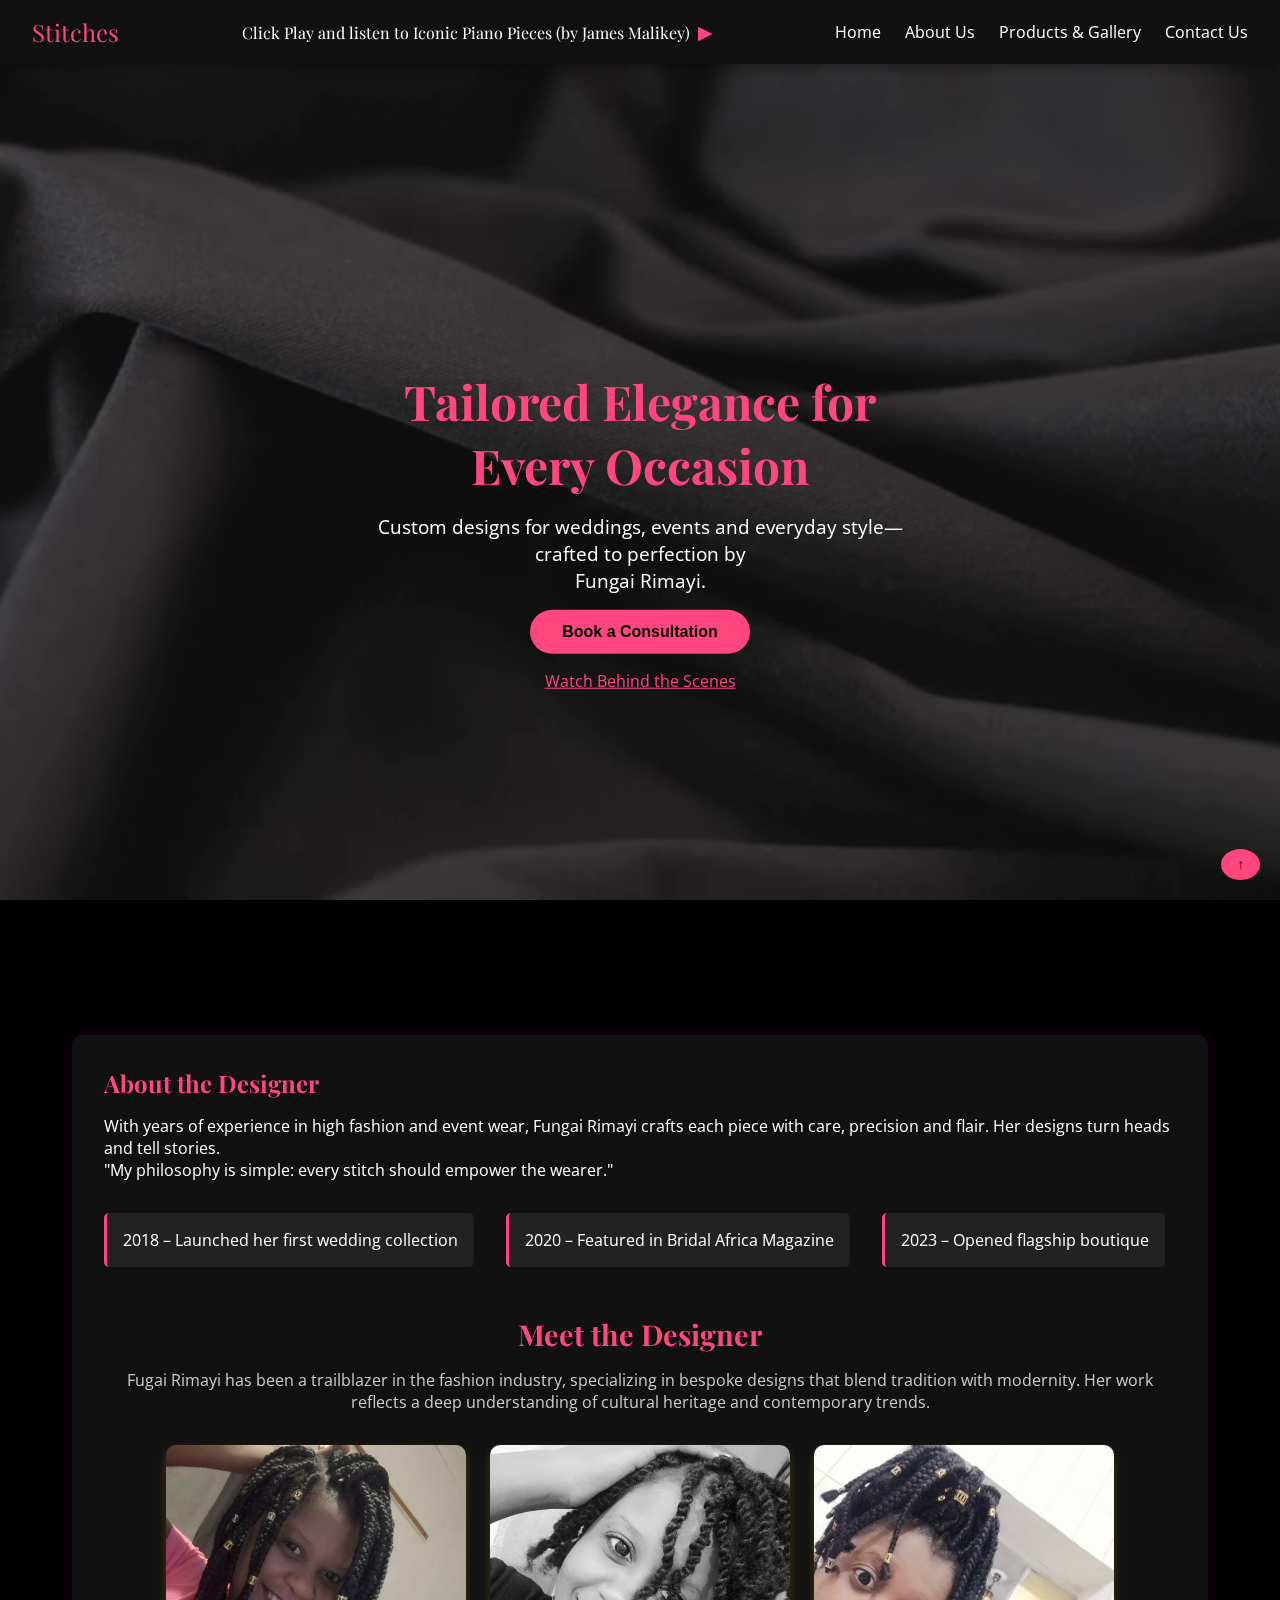
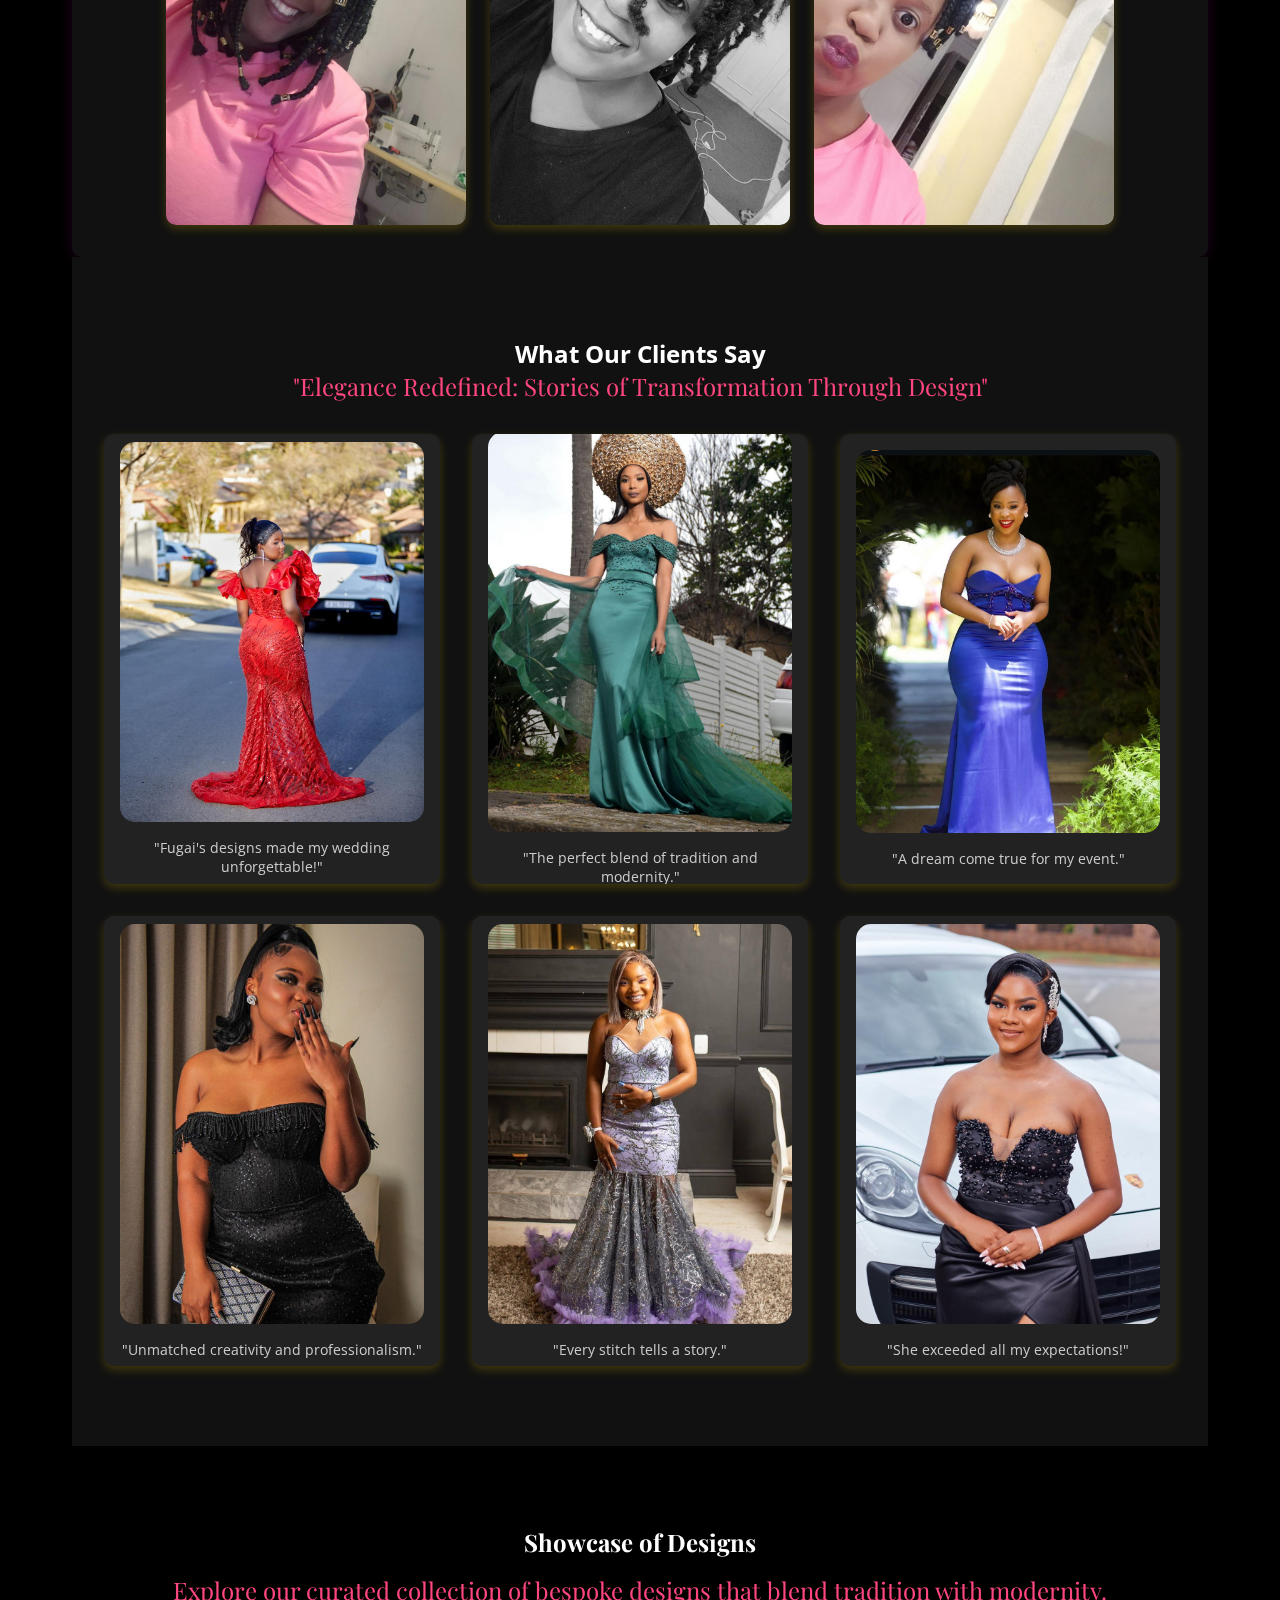
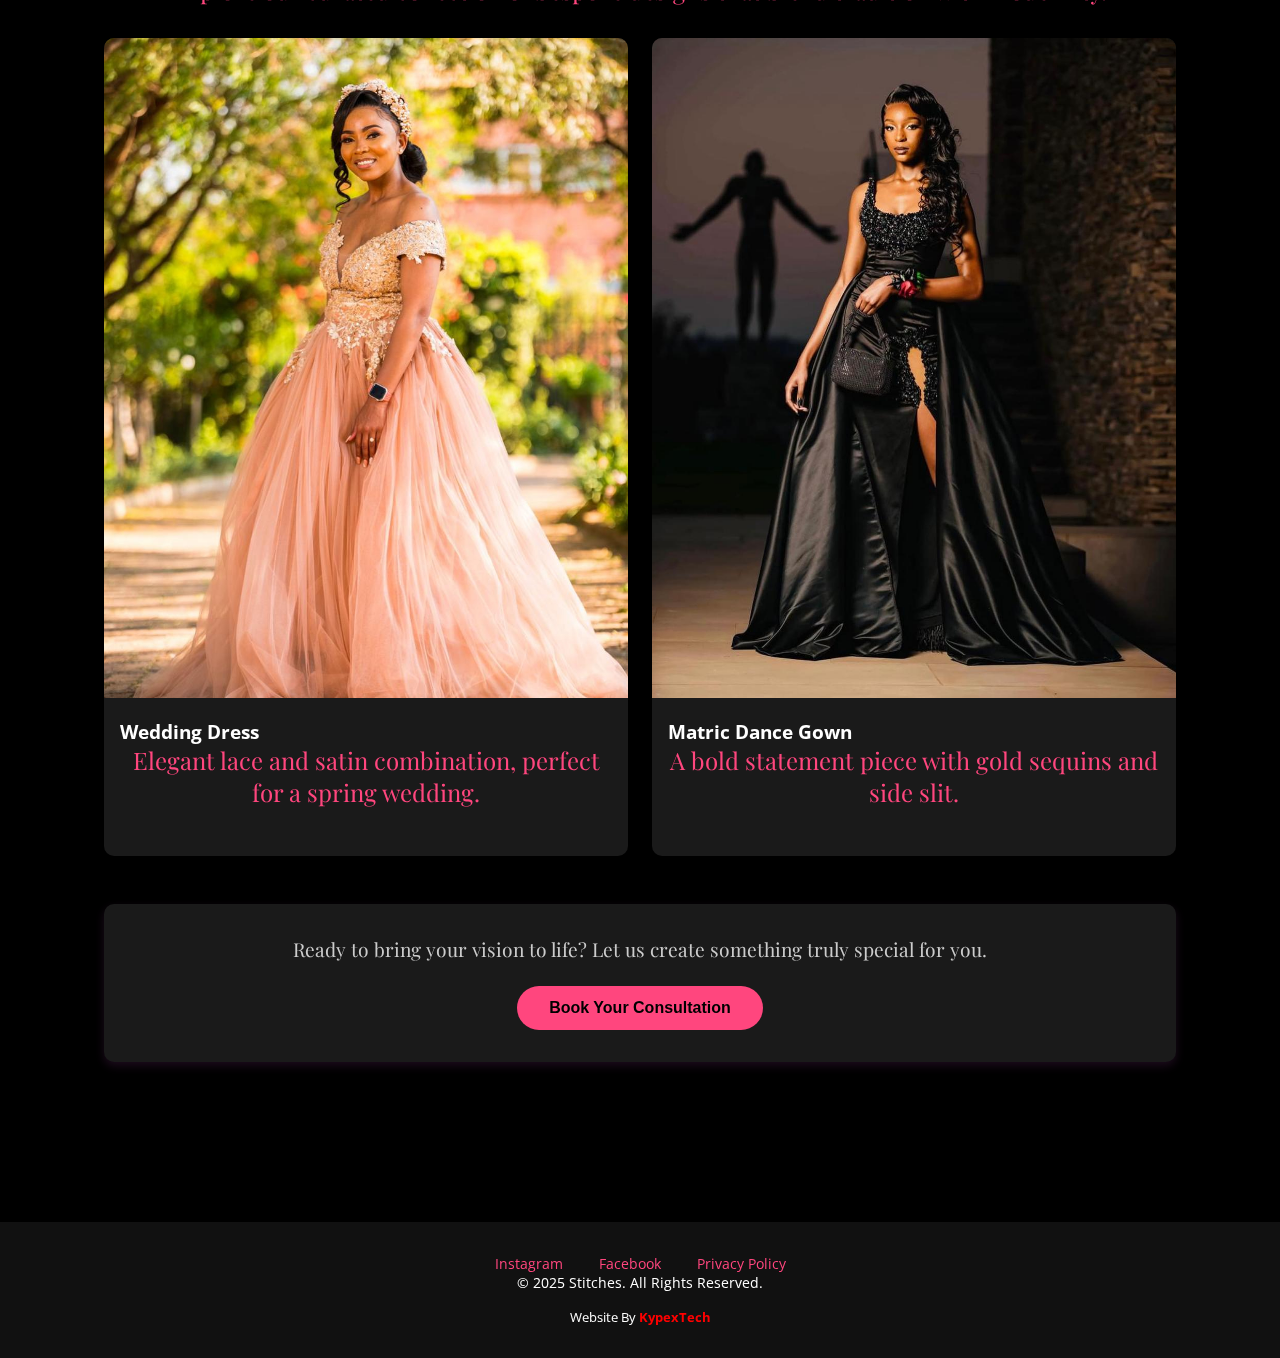
==== commit 6efe443a: "jgjg" ====
--- a/index.html
+++ b/index.html
@@ -4,7 +4,7 @@
 <head>
   <meta charset="UTF-8" />
   <meta name="viewport" content="width=device-width, initial-scale=1.0" />
-  <title>MineStitches - Tailored Elegance</title>
+  <title>Stitches - Tailored Elegance</title>
   <link href="https://fonts.googleapis.com/css2?family=Playfair+Display:wght@500;700&family=Open+Sans&display=swap" rel="stylesheet" />
   <link rel="stylesheet" href="css/style.css" /> <!-- Shared styles -->
   <link rel="stylesheet" href="css/contact-style.css" /> <!-- Contact Us-specific styles -->
@@ -45,7 +45,7 @@
     </video>
     <div class="hero-content">
       <h1>Tailored Elegance for Every Occasion</h1>
-      <p>Custom designs for weddings, events, and everyday style—crafted to perfection by <br> Fungai Rimayi.</p>
+      <p>Custom designs for weddings, events and everyday style—crafted to perfection by <br> Fungai Rimayi.</p>
       <button class="cta-btn" onclick="showSection('contact')">Book a Consultation</button>
       <a class="watch-btn" href="#">Watch Behind the Scenes</a>
     </div>
@@ -53,7 +53,7 @@
 
   <section class="about-designer">
     <h2>About the Designer</h2>
-    <p>With years of experience in high fashion and event wear, Fungai Rimayi crafts each piece with care, precision, and flair. Her designs turn heads and tell stories.</p>
+    <p>With years of experience in high fashion and event wear, Fungai Rimayi crafts each piece with care, precision and flair. Her designs turn heads and tell stories.</p>
     <blockquote>"My philosophy is simple: every stitch should empower the wearer."</blockquote>
     <div class="timeline">
       <div class="timeline-card">2018 – Launched her first wedding collection</div>
@@ -199,7 +199,7 @@
             Your browser does not support the video tag.
           </video>
           <div class="hero-content">
-            <h1>About MineStitches</h1>
+            <h1>About Stitches</h1>
             <p>Discover the story behind our brand and the passion that drives us.</p>
             <!-- CTA Button -->
             <button class="cta-btn" onclick="showSection('contact')">Book a Consultation</button>
@@ -215,12 +215,12 @@
         <div class="about-content">
           <!-- Business Description -->
           <div class="business-description">
-            <h2>MineStitches: Crafting Elegance, One Stitch at a Time</h2>
+            <h2>Stitches: Crafting Elegance, One Stitch at a Time</h2>
             <p>
-              At MineStitches, we believe that fashion is more than just clothing—it’s an expression of identity, confidence, and artistry. Founded by [Designer Name], our brand specializes in creating bespoke designs tailored to celebrate individuality. From elegant wedding gowns to statement pieces for everyday wear, every creation is meticulously crafted with precision and passion.
+              At Stitches, we believe that fashion is more than just clothing—it’s an expression of identity, confidence and artistry. Founded by Fungai Rimayi, our brand specializes in creating bespoke designs tailored to celebrate individuality. From elegant wedding gowns to statement pieces for everyday wear, every creation is meticulously crafted with precision and passion.
             </p>
             <p>
-              With years of experience in high fashion and event wear, [Designer Name] has mastered the art of blending timeless elegance with modern trends. Each piece tells a story—whether it’s the intricate embroidery on a bridal gown or the bold silhouette of a custom suit. Our mission is simple: to empower individuals to feel extraordinary in their own skin through designs that reflect their unique personality.
+              With years of experience in high fashion and event wear, Fungai has mastered the art of blending timeless elegance with modern trends. Each piece tells a story—whether it’s the intricate embroidery on a bridal gown or the bold silhouette of a custom suit. Our mission is simple: to empower individuals to feel extraordinary in their own skin through designs that reflect their unique personality.
             </p>
           </div>
 
@@ -234,10 +234,10 @@
               For every woman, it’s about embracing your beauty exactly as you are while celebrating the details that make you unique. Every stitch in our designs whispers encouragement—to stand tall, to shine brightly, to be unapologetically you.
             </p>
             <p>
-              And for every man, it’s about stepping into a world where style meets sophistication. A well-tailored suit isn’t just clothing—it’s armor. It’s the assurance that you can conquer any room, command attention, and exude confidence.
+              And for every man, it’s about stepping into a world where style meets sophistication. A well-tailored suit isn’t just clothing—it’s armor. It’s the assurance that you can conquer any room, command attention and exude confidence.
             </p>
             <p>
-              Every design we create is more than just an outfit. It’s a memory waiting to happen, a story ready to unfold. Because behind every stitch lies a dream—a dream of love, success, joy, and triumph. And it’s our privilege to help you live that dream.
+              Every design we create is more than just an outfit. It’s a memory waiting to happen, a story ready to unfold. Because behind every stitch lies a dream—a dream of love, success, joy and triumph. And it’s our privilege to help you live that dream.
             </p>
           </div>
         </div>
@@ -779,7 +779,7 @@
       <a href="#">Facebook</a>
       <a href="#">Privacy Policy</a>
     </div>
-    <p>&copy; 2025 MineStitches. All Rights Reserved.</p>
+    <p>&copy; 2025 Stitches. All Rights Reserved.</p>
   
     <!-- Credit Section -->
     <p class="credit">
--- a/css/products-gallery-style.css
+++ b/css/products-gallery-style.css
@@ -2,8 +2,12 @@
 .category-navigation {
   text-align: center;
   margin: 2rem 0;
+  background-color: rgba(0, 0, 0, 0.9);
+  padding: 1rem 0;
+  transition: transform 0.3s ease;
 }
 
+/* Desktop styles */
 .category-btn {
   background: #FF467E;
   color: black;
@@ -14,35 +18,62 @@
   border-radius: 30px;
   cursor: pointer;
   margin: 0 0.5rem;
-  transition: transform 0.3s ease-in-out;
+  transition: transform 0.3s ease-in-out, opacity 0.3s ease;
 }
 
 .category-btn:hover {
   transform: scale(1.05);
 }
 
-/* Updated Category Sections */
+/* Mobile styles */
+@media (max-width: 760px) {
+  .category-navigation {
+    position: static; /* Remove sticky positioning for mobile */
+    padding: 0.5rem 1rem;
+    margin: 1rem 0;
+  }
+
+  .category-navigation .container {
+    display: flex;
+    flex-direction: column;
+    gap: 0.5rem;
+  }
+
+  .category-btn {
+    width: 100%;
+    padding: 0.6rem 1rem;
+    font-size: 0.9rem;
+    margin: 0.2rem 0;
+  }
+
+  /* Hide navigation when scrolling down */
+  .category-navigation.hide-on-scroll {
+    transform: translateY(-100%);
+    opacity: 0;
+    pointer-events: none;
+  }
+}
+
+/* Make category navigation sticky only on desktop */
+@media (min-width: 761px) {
+  .category-navigation {
+    position: sticky;
+    top: 80px; /* Adjust based on your navbar height */
+    z-index: 10;
+    background-color: rgba(0, 0, 0, 0.9);
+    padding: 1rem 0;
+  }
+}
+
+/* Category Sections */
 .category-section {
   max-width: 1200px;
   margin: auto;
-  padding: 5rem 2rem;
-  background-color: rgba(0, 0, 0, 0.8); /* Semi-transparent overlay */
+  padding: 3rem 1rem;
+  background-color: rgba(0, 0, 0, 0.8);
   border-radius: 10px;
   box-shadow: 0 4px 10px rgba(255, 215, 0, 0.2);
   text-align: center;
-}
-
-.category-section h2 {
-  color: #FF467E;
-  font-family: 'Playfair Display', serif;
-  margin-bottom: 1rem;
-}
-
-.category-section p {
-  font-family: 'Open Sans', sans-serif;
-  font-size: 1rem;
-  color: white;
-  margin-bottom: 2rem;
 }
 
 /* Gallery Grid */
@@ -62,7 +93,6 @@
   box-shadow: 0 4px 10px rgba(255, 215, 0, 0.2);
   transition: transform 0.3s ease-in-out;
 }
-
 
 /* Hide Images with data-visible="false" */
 .gallery-card[data-visible="false"] {
@@ -102,18 +132,8 @@
   display: none; /* Hidden by default, shown by JS if needed */
 }
 
-
 .view-more-btn:hover {
   transform: scale(1.05);
-}
-
-/* Make category navigation sticky */
-.category-navigation {
-  position: sticky;
-  top: 80px; /* Adjust based on your navbar height */
-  z-index: 10;
-  background-color: rgba(0, 0, 0, 0.9);
-  padding: 1rem 0;
 }
 
 /* Add smooth loading for images */
